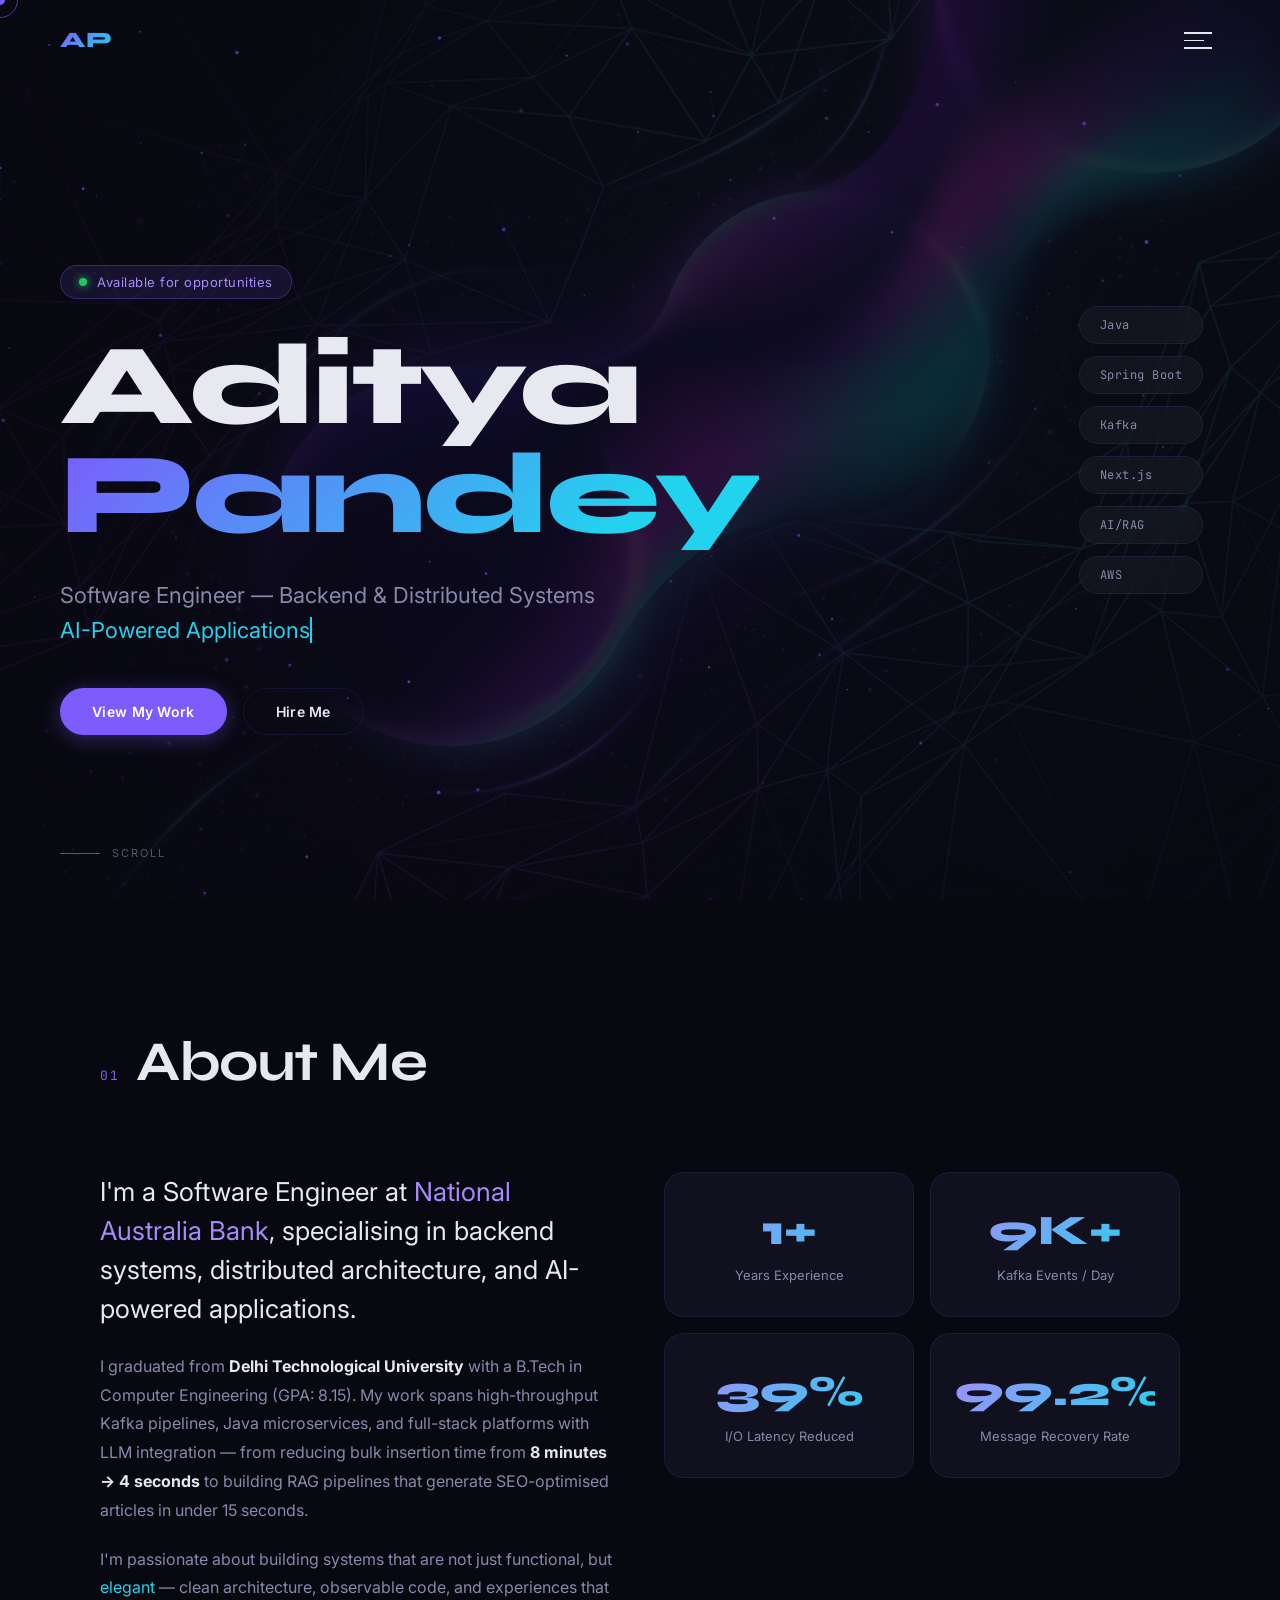
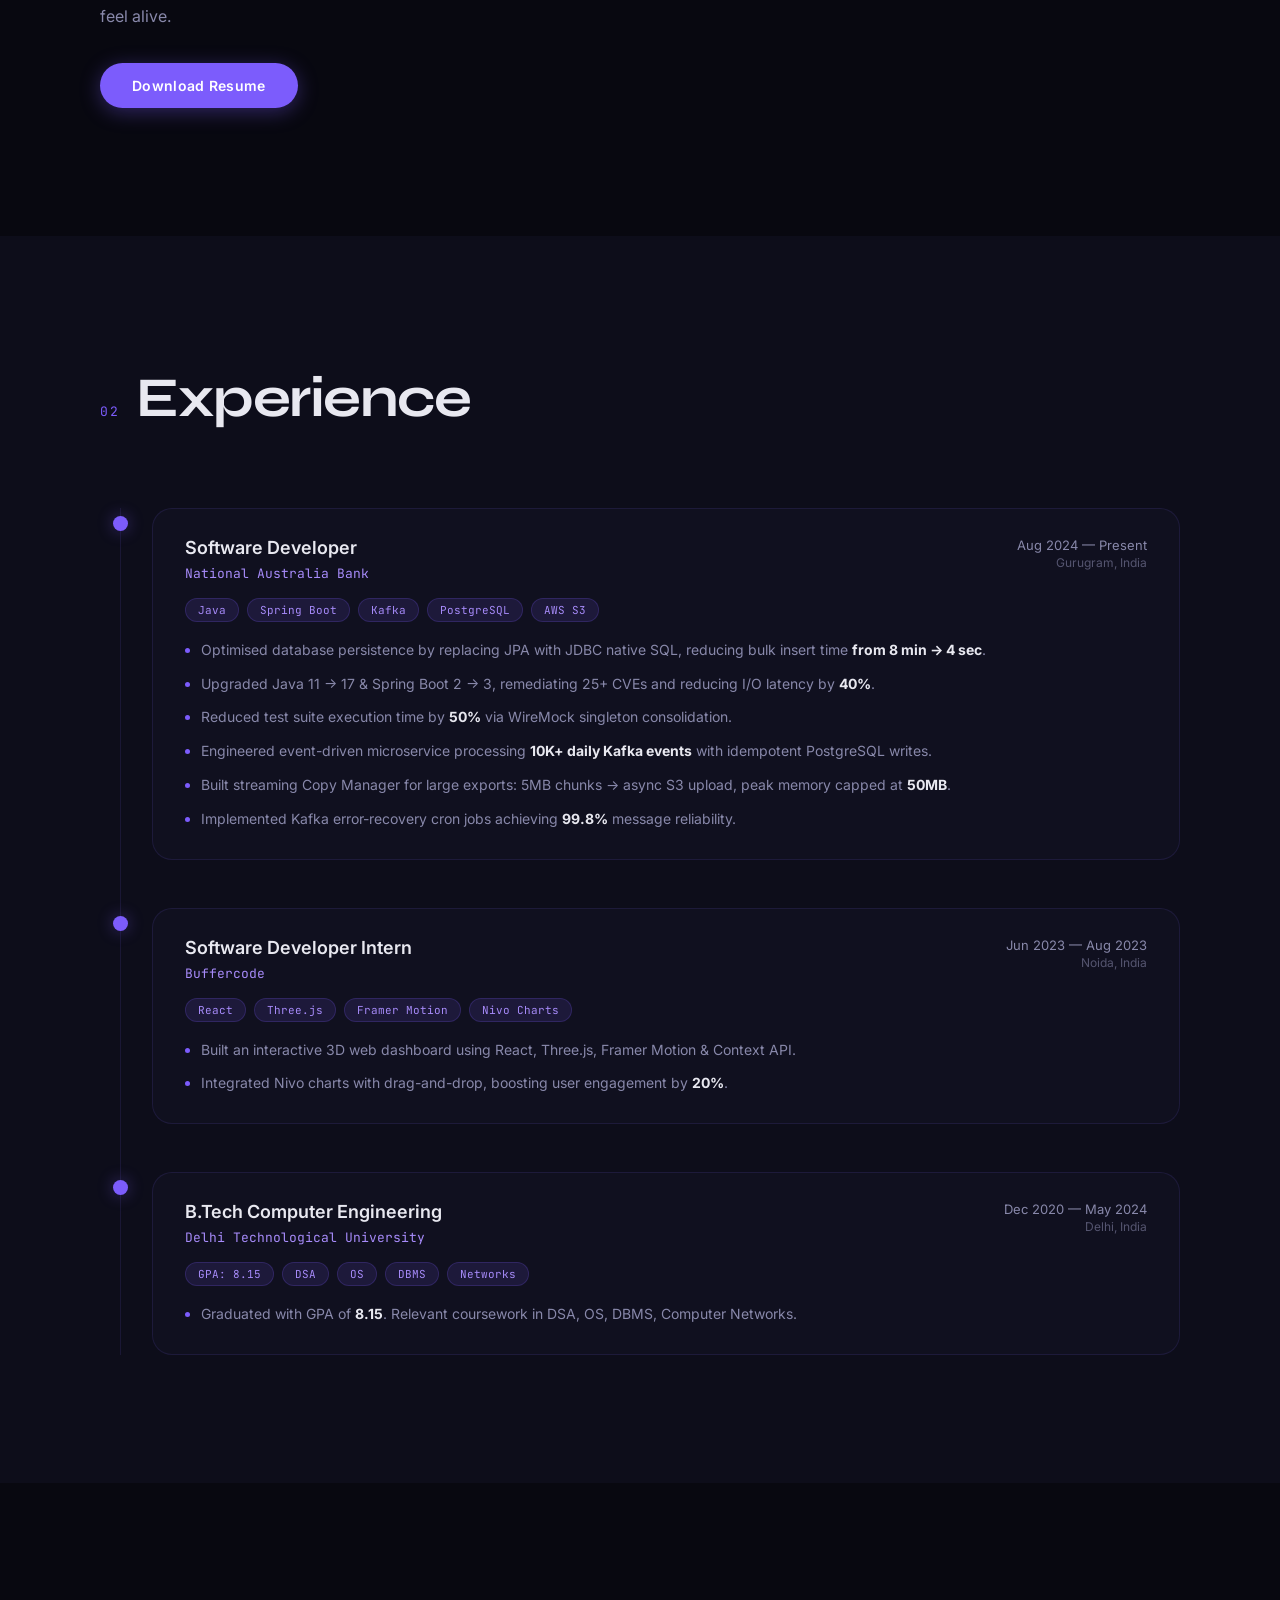
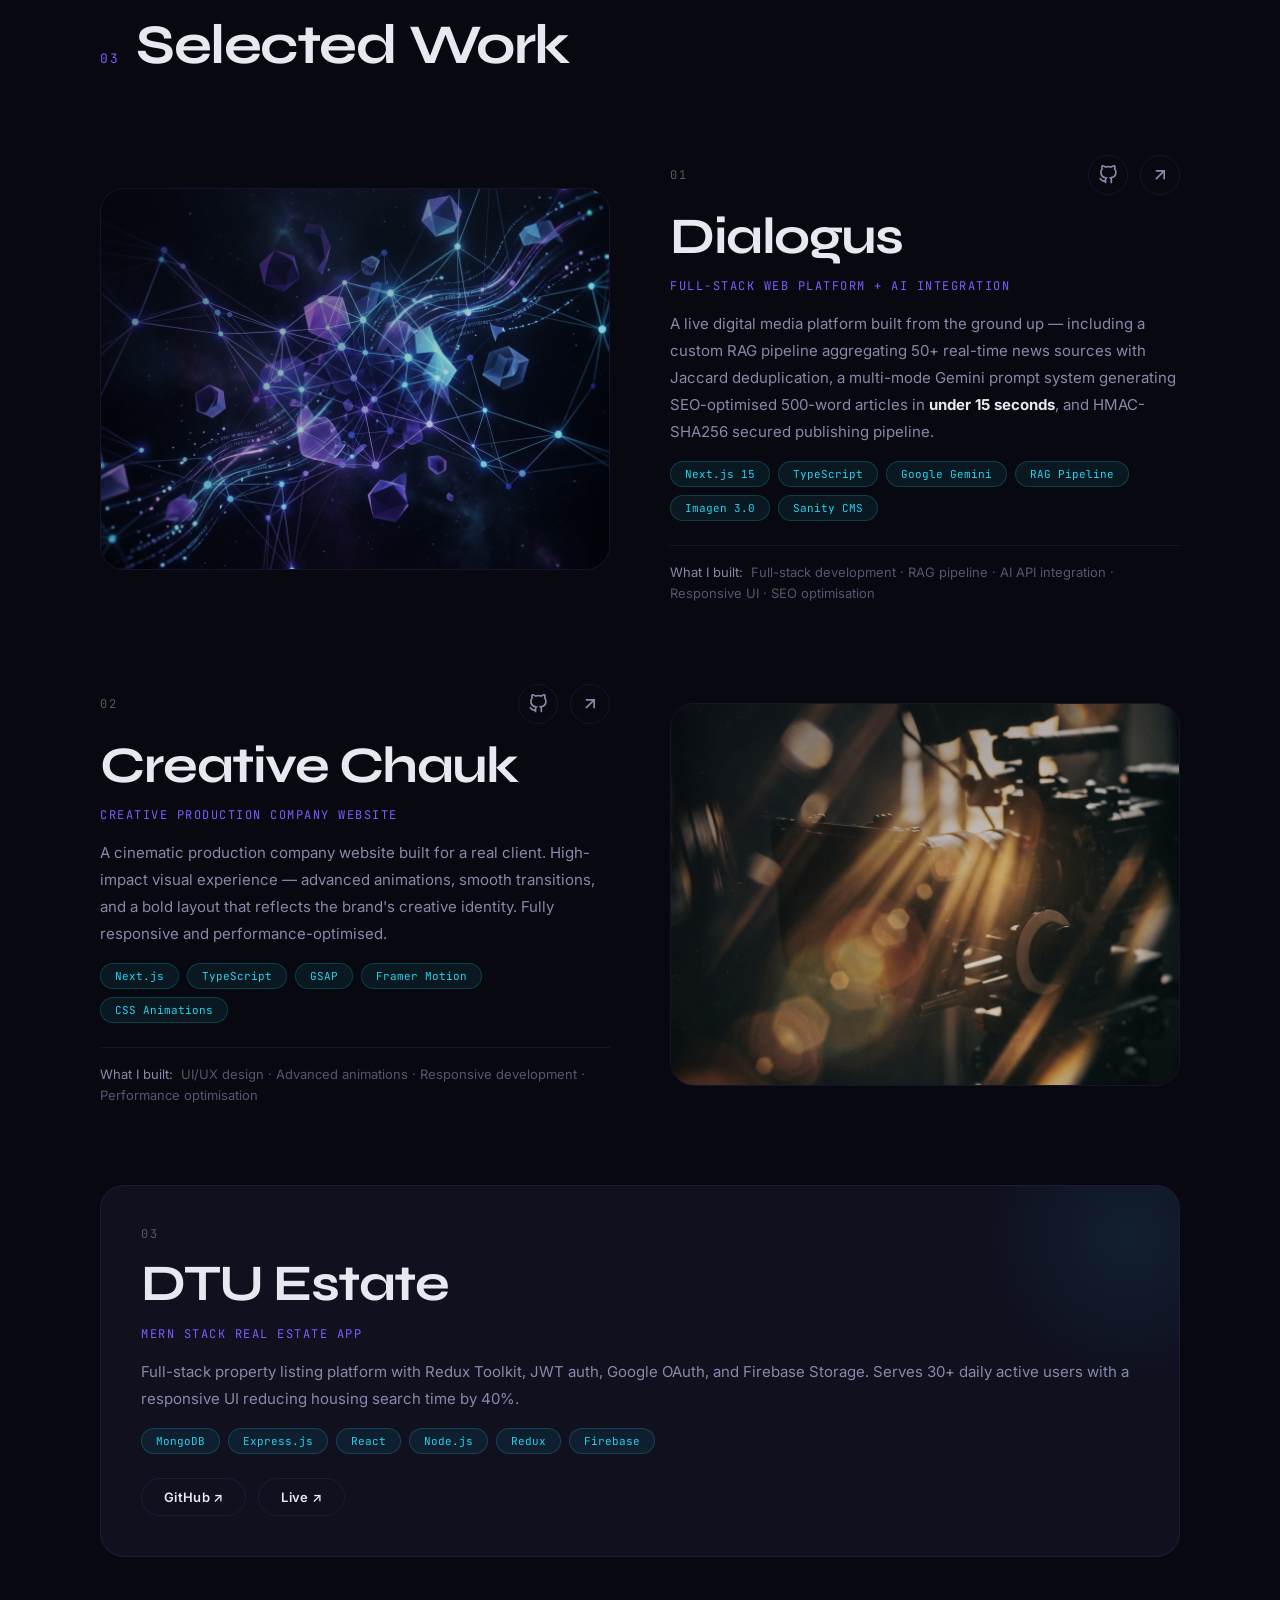
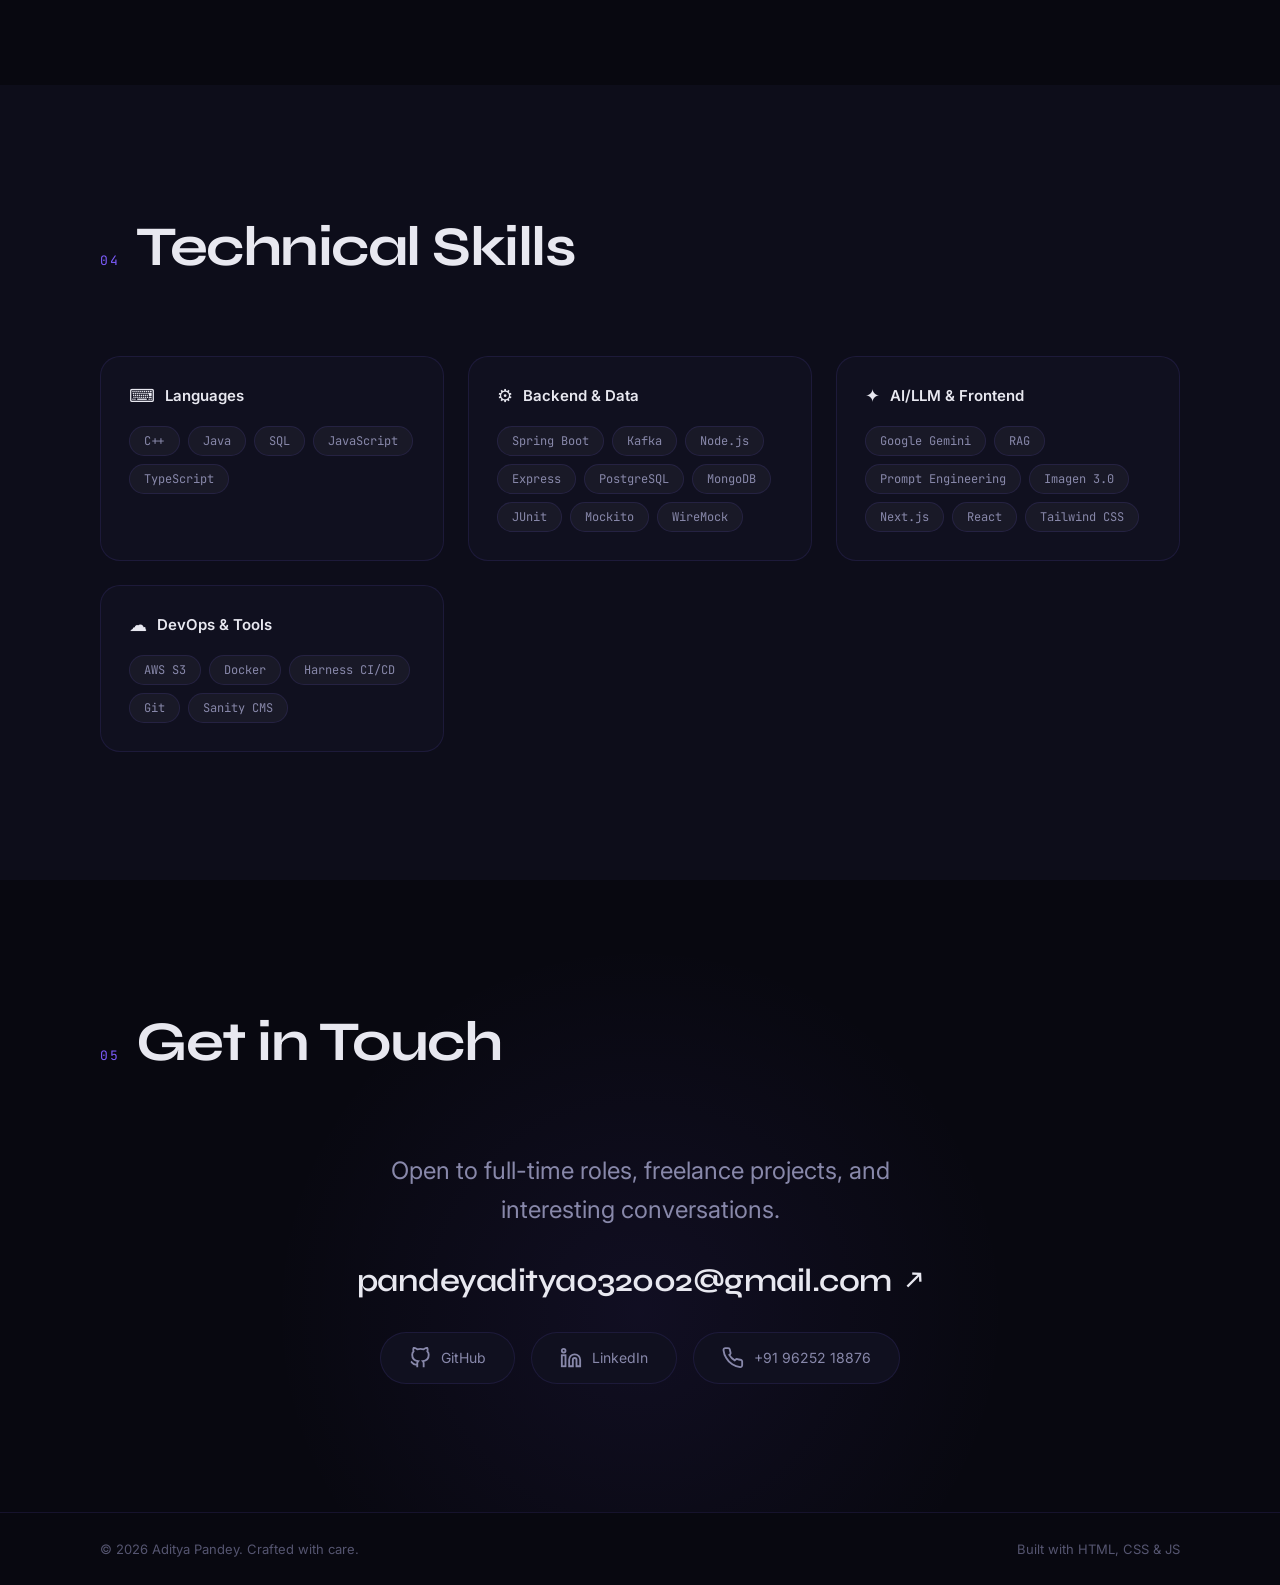
==== index.html @ e37ea544 "Initial commit: Aditya Pandey portfolio" ====
<!doctype html>
<html lang="en">
<head>
  <meta charset="UTF-8">
  <meta name="viewport" content="width=device-width, initial-scale=1.0">
  <meta http-equiv="X-UA-Compatible" content="ie=edge">
  <title>Aditya Pandey — Software Engineer & Creative Developer</title>
  <meta name="description" content="Aditya Pandey is a Software Engineer specialising in backend systems, distributed architecture, and AI-powered applications. Currently at National Australia Bank.">
  <meta name="keywords" content="Aditya Pandey, Software Engineer, Backend Developer, Java, Spring Boot, Kafka, AI, Next.js, Portfolio">
  <meta property="og:title" content="Aditya Pandey — Software Engineer & Creative Developer">
  <meta property="og:description" content="Backend & Distributed Systems Engineer | AI-Powered Applications | Open to full-time roles">
  <meta property="og:type" content="website">
  <link rel="preconnect" href="https://fonts.googleapis.com">
  <link rel="preconnect" href="https://fonts.gstatic.com" crossorigin>
  <link href="https://fonts.googleapis.com/css2?family=Inter:wght@300;400;500;600;700;800;900&family=JetBrains+Mono:wght@400;500;700&family=Syne:wght@400;500;600;700;800&display=swap" rel="stylesheet">
  <link rel="stylesheet" href="style.css">
</head>
<body>

  <!-- ==================== CUSTOM CURSOR ==================== -->
  <div class="cursor" id="cursor"></div>
  <div class="cursor-follower" id="cursor-follower"></div>

  <!-- ==================== LOADER ==================== -->
  <div class="loader" id="loader">
    <div class="loader__inner">
      <div class="loader__bar-wrap">
        <div class="loader__bar" id="loader-bar"></div>
      </div>
      <span class="loader__name">Aditya Pandey</span>
      <span class="loader__percent" id="loader-percent">0%</span>
    </div>
  </div>

  <!-- ==================== NAVIGATION ==================== -->
  <nav class="nav" id="nav" role="navigation" aria-label="Main navigation">
    <div class="nav__logo">
      <a href="#hero" id="nav-logo-link" aria-label="Back to top">
        <span class="nav__logo-text">AP</span>
        <div class="nav__logo-glow"></div>
      </a>
    </div>
    <button class="nav__menu-btn" id="menu-btn" aria-expanded="false" aria-controls="nav-menu" aria-label="Toggle menu">
      <span class="nav__menu-lines">
        <span class="line line--1"></span>
        <span class="line line--2"></span>
        <span class="line line--3"></span>
      </span>
    </button>
    <div class="nav__menu" id="nav-menu" role="dialog" aria-modal="true">
      <div class="nav__menu-bg"></div>
      <ul class="nav__links" role="list">
        <li class="nav__item" style="--i:0"><a class="nav__link" href="#about" id="nav-about">About</a><span class="nav__link-num">01</span></li>
        <li class="nav__item" style="--i:1"><a class="nav__link" href="#experience" id="nav-experience">Experience</a><span class="nav__link-num">02</span></li>
        <li class="nav__item" style="--i:2"><a class="nav__link" href="#projects" id="nav-projects">Projects</a><span class="nav__link-num">03</span></li>
        <li class="nav__item" style="--i:3"><a class="nav__link" href="#skills" id="nav-skills">Skills</a><span class="nav__link-num">04</span></li>
        <li class="nav__item" style="--i:4"><a class="nav__link" href="#contact" id="nav-contact">Contact</a><span class="nav__link-num">05</span></li>
      </ul>
      <div class="nav__social">
        <a href="https://github.com/pandeyaditya02" target="_blank" rel="noopener" class="nav__social-link" id="social-github">GitHub</a>
        <a href="https://linkedin.com/in/aditya-pandey-dtu" target="_blank" rel="noopener" class="nav__social-link" id="social-linkedin">LinkedIn</a>
        <a href="mailto:pandeyaditya032002@gmail.com" class="nav__social-link" id="social-email">Email</a>
      </div>
    </div>
  </nav>

  <!-- ==================== HERO ==================== -->
  <section class="hero" id="hero" aria-label="Introduction">
    <div class="hero__bg">
      <img src="hero_bg.png" alt="" aria-hidden="true" class="hero__bg-img">
      <div class="hero__bg-overlay"></div>
      <canvas class="hero__canvas" id="hero-canvas" aria-hidden="true"></canvas>
    </div>

    <div class="hero__content">
      <div class="hero__tag" id="hero-tag">
        <span class="hero__tag-dot"></span>
        <span>Available for opportunities</span>
      </div>
      <h1 class="hero__title" id="hero-title">
        <span class="hero__title-line" data-reveal="0">Aditya</span>
        <span class="hero__title-line" data-reveal="1">Pandey</span>
      </h1>
      <p class="hero__subtitle" id="hero-subtitle">
        Software Engineer — Backend &amp; Distributed Systems<br>
        <span class="hero__subtitle-accent">AI-Powered Applications</span>
      </p>
      <div class="hero__cta" id="hero-cta">
        <a href="#projects" class="btn btn--primary" id="btn-work">View My Work</a>
        <a href="mailto:pandeyaditya032002@gmail.com" class="btn btn--ghost" id="btn-hire">Hire Me</a>
      </div>
    </div>

    <div class="hero__scroll" id="hero-scroll" aria-hidden="true">
      <div class="hero__scroll-line"></div>
      <span>Scroll</span>
    </div>

    <!-- Floating chips -->
    <div class="hero__chips" aria-hidden="true">
      <span class="chip chip--1">Java</span>
      <span class="chip chip--2">Spring Boot</span>
      <span class="chip chip--3">Kafka</span>
      <span class="chip chip--4">Next.js</span>
      <span class="chip chip--5">AI/RAG</span>
      <span class="chip chip--6">AWS</span>
    </div>
  </section>

  <!-- ==================== ABOUT ==================== -->
  <section class="about section" id="about" aria-labelledby="about-heading">
    <div class="container">
      <div class="section__header">
        <span class="section__num">01</span>
        <h2 class="section__title" id="about-heading">About Me</h2>
      </div>
      <div class="about__grid">
        <div class="about__text">
          <p class="about__lead">
            I'm a Software Engineer at <em>National Australia Bank</em>, specialising in backend systems, distributed architecture, and AI-powered applications.
          </p>
          <p class="about__body">
            I graduated from <strong>Delhi Technological University</strong> with a B.Tech in Computer Engineering (GPA: 8.15). My work spans high-throughput Kafka pipelines, Java microservices, and full-stack platforms with LLM integration — from reducing bulk insertion time from <strong>8 minutes → 4 seconds</strong> to building RAG pipelines that generate SEO-optimised articles in under 15 seconds.
          </p>
          <p class="about__body">
            I'm passionate about building systems that are not just functional, but <em>elegant</em> — clean architecture, observable code, and experiences that feel alive.
          </p>
          <div class="about__actions">
            <a href="Aditya_Pandey_Resume.pdf" download class="btn btn--primary" id="btn-resume">Download Resume</a>
          </div>
        </div>
        <div class="about__stats">
          <div class="stat-card" id="stat-1">
            <span class="stat-card__num">2+</span>
            <span class="stat-card__label">Years Experience</span>
          </div>
          <div class="stat-card" id="stat-2">
            <span class="stat-card__num">10K+</span>
            <span class="stat-card__label">Kafka Events / Day</span>
          </div>
          <div class="stat-card" id="stat-3">
            <span class="stat-card__num">40%</span>
            <span class="stat-card__label">I/O Latency Reduced</span>
          </div>
          <div class="stat-card" id="stat-4">
            <span class="stat-card__num">99.8%</span>
            <span class="stat-card__label">Message Recovery Rate</span>
          </div>
        </div>
      </div>
    </div>
  </section>

  <!-- ==================== EXPERIENCE ==================== -->
  <section class="experience section" id="experience" aria-labelledby="experience-heading">
    <div class="container">
      <div class="section__header">
        <span class="section__num">02</span>
        <h2 class="section__title" id="experience-heading">Experience</h2>
      </div>

      <div class="timeline">

        <div class="timeline__item" id="exp-nab">
          <div class="timeline__dot"></div>
          <div class="timeline__card">
            <div class="timeline__card-header">
              <div>
                <h3 class="timeline__role">Software Developer</h3>
                <span class="timeline__company">National Australia Bank</span>
              </div>
              <div class="timeline__meta">
                <span class="timeline__date">Aug 2024 — Present</span>
                <span class="timeline__location">Gurugram, India</span>
              </div>
            </div>
            <div class="timeline__tags">
              <span class="tag">Java</span>
              <span class="tag">Spring Boot</span>
              <span class="tag">Kafka</span>
              <span class="tag">PostgreSQL</span>
              <span class="tag">AWS S3</span>
            </div>
            <ul class="timeline__bullets">
              <li>Optimised database persistence by replacing JPA with JDBC native SQL, reducing bulk insert time <strong>from 8 min → 4 sec</strong>.</li>
              <li>Upgraded Java 11 → 17 &amp; Spring Boot 2 → 3, remediating 25+ CVEs and reducing I/O latency by <strong>40%</strong>.</li>
              <li>Reduced test suite execution time by <strong>50%</strong> via WireMock singleton consolidation.</li>
              <li>Engineered event-driven microservice processing <strong>10K+ daily Kafka events</strong> with idempotent PostgreSQL writes.</li>
              <li>Built streaming Copy Manager for large exports: 5MB chunks → async S3 upload, peak memory capped at <strong>50MB</strong>.</li>
              <li>Implemented Kafka error-recovery cron jobs achieving <strong>99.8%</strong> message reliability.</li>
            </ul>
          </div>
        </div>

        <div class="timeline__item" id="exp-buffercode">
          <div class="timeline__dot"></div>
          <div class="timeline__card">
            <div class="timeline__card-header">
              <div>
                <h3 class="timeline__role">Software Developer Intern</h3>
                <span class="timeline__company">Buffercode</span>
              </div>
              <div class="timeline__meta">
                <span class="timeline__date">Jun 2023 — Aug 2023</span>
                <span class="timeline__location">Noida, India</span>
              </div>
            </div>
            <div class="timeline__tags">
              <span class="tag">React</span>
              <span class="tag">Three.js</span>
              <span class="tag">Framer Motion</span>
              <span class="tag">Nivo Charts</span>
            </div>
            <ul class="timeline__bullets">
              <li>Built an interactive 3D web dashboard using React, Three.js, Framer Motion &amp; Context API.</li>
              <li>Integrated Nivo charts with drag-and-drop, boosting user engagement by <strong>20%</strong>.</li>
            </ul>
          </div>
        </div>

        <div class="timeline__item" id="exp-dtu">
          <div class="timeline__dot"></div>
          <div class="timeline__card">
            <div class="timeline__card-header">
              <div>
                <h3 class="timeline__role">B.Tech Computer Engineering</h3>
                <span class="timeline__company">Delhi Technological University</span>
              </div>
              <div class="timeline__meta">
                <span class="timeline__date">Dec 2020 — May 2024</span>
                <span class="timeline__location">Delhi, India</span>
              </div>
            </div>
            <div class="timeline__tags">
              <span class="tag">GPA: 8.15</span>
              <span class="tag">DSA</span>
              <span class="tag">OS</span>
              <span class="tag">DBMS</span>
              <span class="tag">Networks</span>
            </div>
            <ul class="timeline__bullets">
              <li>Graduated with GPA of <strong>8.15</strong>. Relevant coursework in DSA, OS, DBMS, Computer Networks.</li>
            </ul>
          </div>
        </div>

      </div>
    </div>
  </section>

  <!-- ==================== PROJECTS ==================== -->
  <section class="projects section" id="projects" aria-labelledby="projects-heading">
    <div class="container">
      <div class="section__header">
        <span class="section__num">03</span>
        <h2 class="section__title" id="projects-heading">Selected Work</h2>
      </div>

      <div class="projects__grid">

        <!-- Project 1: Dialogus -->
        <article class="project-card project-card--featured" id="project-dialogus" aria-label="Dialogus project">
          <div class="project-card__img-wrap">
            <img src="dialogus_project.png" alt="Dialogus — AI-Powered Digital Media Platform" class="project-card__img" loading="lazy">
            <div class="project-card__img-overlay"></div>
          </div>
          <div class="project-card__content">
            <div class="project-card__header">
              <span class="project-card__num">01</span>
              <div class="project-card__links">
                <a href="https://github.com/pandeyaditya02" target="_blank" rel="noopener" class="project-card__link" id="dialogus-github" aria-label="Dialogus GitHub">
                  <svg width="20" height="20" viewBox="0 0 24 24" fill="none" stroke="currentColor" stroke-width="2"><path d="M9 19c-5 1.5-5-2.5-7-3m14 6v-3.87a3.37 3.37 0 0 0-.94-2.61c3.14-.35 6.44-1.54 6.44-7A5.44 5.44 0 0 0 20 4.77 5.07 5.07 0 0 0 19.91 1S18.73.65 16 2.48a13.38 13.38 0 0 0-7 0C6.27.65 5.09 1 5.09 1A5.07 5.07 0 0 0 5 4.77a5.44 5.44 0 0 0-1.5 3.78c0 5.42 3.3 6.61 6.44 7A3.37 3.37 0 0 0 9 18.13V22"/></svg>
                </a>
                <a href="#" target="_blank" rel="noopener" class="project-card__link project-card__link--arrow" id="dialogus-live" aria-label="Dialogus live site">
                  <svg width="20" height="20" viewBox="0 0 24 24" fill="none" stroke="currentColor" stroke-width="2"><line x1="7" y1="17" x2="17" y2="7"/><polyline points="7 7 17 7 17 17"/></svg>
                </a>
              </div>
            </div>
            <h3 class="project-card__title">Dialogus</h3>
            <p class="project-card__type">Full-Stack Web Platform + AI Integration</p>
            <p class="project-card__desc">A live digital media platform built from the ground up — including a custom RAG pipeline aggregating 50+ real-time news sources with Jaccard deduplication, a multi-mode Gemini prompt system generating SEO-optimised 500-word articles in <strong>under 15 seconds</strong>, and HMAC-SHA256 secured publishing pipeline.</p>
            <div class="project-card__tech">
              <span class="tech-tag">Next.js 15</span>
              <span class="tech-tag">TypeScript</span>
              <span class="tech-tag">Google Gemini</span>
              <span class="tech-tag">RAG Pipeline</span>
              <span class="tech-tag">Imagen 3.0</span>
              <span class="tech-tag">Sanity CMS</span>
            </div>
            <div class="project-card__what">
              <span class="project-card__what-label">What I built:</span>
              Full-stack development · RAG pipeline · AI API integration · Responsive UI · SEO optimisation
            </div>
          </div>
        </article>

        <!-- Project 2: Creative Chauk -->
        <article class="project-card project-card--featured project-card--reverse" id="project-creative-chauk" aria-label="Creative Chauk project">
          <div class="project-card__img-wrap">
            <img src="creative_chauk_project.png" alt="Creative Chauk — Cinematic Production Company Website" class="project-card__img" loading="lazy">
            <div class="project-card__img-overlay"></div>
          </div>
          <div class="project-card__content">
            <div class="project-card__header">
              <span class="project-card__num">02</span>
              <div class="project-card__links">
                <a href="https://github.com/pandeyaditya02" target="_blank" rel="noopener" class="project-card__link" id="cc-github" aria-label="Creative Chauk GitHub">
                  <svg width="20" height="20" viewBox="0 0 24 24" fill="none" stroke="currentColor" stroke-width="2"><path d="M9 19c-5 1.5-5-2.5-7-3m14 6v-3.87a3.37 3.37 0 0 0-.94-2.61c3.14-.35 6.44-1.54 6.44-7A5.44 5.44 0 0 0 20 4.77 5.07 5.07 0 0 0 19.91 1S18.73.65 16 2.48a13.38 13.38 0 0 0-7 0C6.27.65 5.09 1 5.09 1A5.07 5.07 0 0 0 5 4.77a5.44 5.44 0 0 0-1.5 3.78c0 5.42 3.3 6.61 6.44 7A3.37 3.37 0 0 0 9 18.13V22"/></svg>
                </a>
                <a href="#" target="_blank" rel="noopener" class="project-card__link project-card__link--arrow" id="cc-live" aria-label="Creative Chauk live site">
                  <svg width="20" height="20" viewBox="0 0 24 24" fill="none" stroke="currentColor" stroke-width="2"><line x1="7" y1="17" x2="17" y2="7"/><polyline points="7 7 17 7 17 17"/></svg>
                </a>
              </div>
            </div>
            <h3 class="project-card__title">Creative Chauk</h3>
            <p class="project-card__type">Creative Production Company Website</p>
            <p class="project-card__desc">A cinematic production company website built for a real client. High-impact visual experience — advanced animations, smooth transitions, and a bold layout that reflects the brand's creative identity. Fully responsive and performance-optimised.</p>
            <div class="project-card__tech">
              <span class="tech-tag">Next.js</span>
              <span class="tech-tag">TypeScript</span>
              <span class="tech-tag">GSAP</span>
              <span class="tech-tag">Framer Motion</span>
              <span class="tech-tag">CSS Animations</span>
            </div>
            <div class="project-card__what">
              <span class="project-card__what-label">What I built:</span>
              UI/UX design · Advanced animations · Responsive development · Performance optimisation
            </div>
          </div>
        </article>

        <!-- Project 3: DTU Estate -->
        <article class="project-card project-card--mini" id="project-dtu-estate" aria-label="DTU Estate project">
          <div class="project-card__mini-content">
            <span class="project-card__num">03</span>
            <h3 class="project-card__title">DTU Estate</h3>
            <p class="project-card__type">MERN Stack Real Estate App</p>
            <p class="project-card__desc">Full-stack property listing platform with Redux Toolkit, JWT auth, Google OAuth, and Firebase Storage. Serves 30+ daily active users with a responsive UI reducing housing search time by 40%.</p>
            <div class="project-card__tech">
              <span class="tech-tag">MongoDB</span>
              <span class="tech-tag">Express.js</span>
              <span class="tech-tag">React</span>
              <span class="tech-tag">Node.js</span>
              <span class="tech-tag">Redux</span>
              <span class="tech-tag">Firebase</span>
            </div>
            <div class="project-card__links project-card__links--bottom">
              <a href="https://github.com/pandeyaditya02" target="_blank" rel="noopener" class="btn btn--ghost btn--sm" id="dtu-github">GitHub ↗</a>
              <a href="#" target="_blank" rel="noopener" class="btn btn--ghost btn--sm" id="dtu-live">Live ↗</a>
            </div>
          </div>
        </article>

      </div>
    </div>
  </section>

  <!-- ==================== SKILLS ==================== -->
  <section class="skills section" id="skills" aria-labelledby="skills-heading">
    <div class="container">
      <div class="section__header">
        <span class="section__num">04</span>
        <h2 class="section__title" id="skills-heading">Technical Skills</h2>
      </div>
      <div class="skills__grid">

        <div class="skill-group" id="skills-languages">
          <h3 class="skill-group__title">
            <span class="skill-group__icon">⌨</span>
            Languages
          </h3>
          <div class="skill-tags">
            <span class="skill-tag">C++</span>
            <span class="skill-tag">Java</span>
            <span class="skill-tag">SQL</span>
            <span class="skill-tag">JavaScript</span>
            <span class="skill-tag">TypeScript</span>
          </div>
        </div>

        <div class="skill-group" id="skills-backend">
          <h3 class="skill-group__title">
            <span class="skill-group__icon">⚙</span>
            Backend &amp; Data
          </h3>
          <div class="skill-tags">
            <span class="skill-tag">Spring Boot</span>
            <span class="skill-tag">Kafka</span>
            <span class="skill-tag">Node.js</span>
            <span class="skill-tag">Express</span>
            <span class="skill-tag">PostgreSQL</span>
            <span class="skill-tag">MongoDB</span>
            <span class="skill-tag">JUnit</span>
            <span class="skill-tag">Mockito</span>
            <span class="skill-tag">WireMock</span>
          </div>
        </div>

        <div class="skill-group" id="skills-ai">
          <h3 class="skill-group__title">
            <span class="skill-group__icon">✦</span>
            AI/LLM &amp; Frontend
          </h3>
          <div class="skill-tags">
            <span class="skill-tag">Google Gemini</span>
            <span class="skill-tag">RAG</span>
            <span class="skill-tag">Prompt Engineering</span>
            <span class="skill-tag">Imagen 3.0</span>
            <span class="skill-tag">Next.js</span>
            <span class="skill-tag">React</span>
            <span class="skill-tag">Tailwind CSS</span>
          </div>
        </div>

        <div class="skill-group" id="skills-devops">
          <h3 class="skill-group__title">
            <span class="skill-group__icon">☁</span>
            DevOps &amp; Tools
          </h3>
          <div class="skill-tags">
            <span class="skill-tag">AWS S3</span>
            <span class="skill-tag">Docker</span>
            <span class="skill-tag">Harness CI/CD</span>
            <span class="skill-tag">Git</span>
            <span class="skill-tag">Sanity CMS</span>
          </div>
        </div>

      </div>
    </div>
  </section>

  <!-- ==================== CONTACT ==================== -->
  <section class="contact section" id="contact" aria-labelledby="contact-heading">
    <div class="container">
      <div class="section__header">
        <span class="section__num">05</span>
        <h2 class="section__title" id="contact-heading">Get in Touch</h2>
      </div>
      <div class="contact__inner">
        <div class="contact__tagline">
          <p>Open to full-time roles, freelance projects, and interesting conversations.</p>
        </div>
        <a href="mailto:pandeyaditya032002@gmail.com" class="contact__email" id="contact-email-link">
          <span class="contact__email-text">pandeyaditya032002@gmail.com</span>
          <span class="contact__email-arrow">↗</span>
        </a>
        <div class="contact__socials">
          <a href="https://github.com/pandeyaditya02" target="_blank" rel="noopener" class="contact__social-btn" id="contact-github">
            <svg width="22" height="22" viewBox="0 0 24 24" fill="none" stroke="currentColor" stroke-width="2"><path d="M9 19c-5 1.5-5-2.5-7-3m14 6v-3.87a3.37 3.37 0 0 0-.94-2.61c3.14-.35 6.44-1.54 6.44-7A5.44 5.44 0 0 0 20 4.77 5.07 5.07 0 0 0 19.91 1S18.73.65 16 2.48a13.38 13.38 0 0 0-7 0C6.27.65 5.09 1 5.09 1A5.07 5.07 0 0 0 5 4.77a5.44 5.44 0 0 0-1.5 3.78c0 5.42 3.3 6.61 6.44 7A3.37 3.37 0 0 0 9 18.13V22"/></svg>
            GitHub
          </a>
          <a href="https://linkedin.com/in/aditya-pandey-dtu" target="_blank" rel="noopener" class="contact__social-btn" id="contact-linkedin">
            <svg width="22" height="22" viewBox="0 0 24 24" fill="none" stroke="currentColor" stroke-width="2"><path d="M16 8a6 6 0 0 1 6 6v7h-4v-7a2 2 0 0 0-2-2 2 2 0 0 0-2 2v7h-4v-7a6 6 0 0 1 6-6z"/><rect x="2" y="9" width="4" height="12"/><circle cx="4" cy="4" r="2"/></svg>
            LinkedIn
          </a>
          <a href="tel:+919625218876" class="contact__social-btn" id="contact-phone">
            <svg width="22" height="22" viewBox="0 0 24 24" fill="none" stroke="currentColor" stroke-width="2"><path d="M22 16.92v3a2 2 0 0 1-2.18 2 19.79 19.79 0 0 1-8.63-3.07A19.5 19.5 0 0 1 4.69 12a19.79 19.79 0 0 1-3.07-8.67A2 2 0 0 1 3.6 1.27h3a2 2 0 0 1 2 1.72 12.84 12.84 0 0 0 .7 2.81 2 2 0 0 1-.45 2.11L7.91 8.6a16 16 0 0 0 6 6l.91-.91a2 2 0 0 1 2.11-.45 12.84 12.84 0 0 0 2.81.7A2 2 0 0 1 22 15.92z"/></svg>
            +91 96252 18876
          </a>
        </div>
      </div>
    </div>
  </section>

  <!-- ==================== FOOTER ==================== -->
  <footer class="footer" role="contentinfo">
    <div class="container">
      <div class="footer__inner">
        <span class="footer__copy">© 2026 Aditya Pandey. Crafted with care.</span>
        <span class="footer__built">Built with HTML, CSS &amp; JS</span>
      </div>
    </div>
  </footer>

  <script src="script.js"></script>
</body>
</html>
---- style.css ----
/* ============================================================
   ADITYA PANDEY PORTFOLIO — style.css
   ============================================================ */

/* ─── RESET & BASE ─────────────────────────────────────────── */
*, *::before, *::after { box-sizing: border-box; margin: 0; padding: 0; }

:root {
  /* Colors */
  --bg:           #080810;
  --bg-2:         #0d0d1a;
  --bg-card:      #10101f;
  --bg-card-2:    #14142a;
  --border:       rgba(120, 100, 255, 0.12);
  --border-hover: rgba(120, 100, 255, 0.35);
  --text:         #e8e8f0;
  --text-muted:   #8888aa;
  --text-dim:     #555570;
  --accent:       #7c5cfc;
  --accent-2:     #a78bfa;
  --accent-cyan:  #22d3ee;
  --accent-glow:  rgba(124, 92, 252, 0.4);
  --gold:         #f59e0b;

  /* Typography */
  --font-sans:    'Inter', system-ui, sans-serif;
  --font-display: 'Syne', sans-serif;
  --font-mono:    'JetBrains Mono', monospace;

  /* Spacing */
  --section-py:   clamp(80px, 10vw, 140px);
  --container:    1200px;
  --gap:          clamp(24px, 4vw, 48px);

  /* Transitions */
  --ease-out:     cubic-bezier(0.16, 1, 0.3, 1);
  --ease-in-out:  cubic-bezier(0.76, 0, 0.24, 1);
}

html { scroll-behavior: smooth; }

body {
  font-family: var(--font-sans);
  background: var(--bg);
  color: var(--text);
  overflow-x: hidden;
  -webkit-font-smoothing: antialiased;
  cursor: none;
}

/* Scrollbar */
::-webkit-scrollbar { width: 4px; }
::-webkit-scrollbar-track { background: var(--bg); }
::-webkit-scrollbar-thumb { background: var(--accent); border-radius: 2px; }

/* Selection */
::selection { background: var(--accent); color: #fff; }

/* ─── CUSTOM CURSOR ─────────────────────────────────────────── */
.cursor {
  width: 10px; height: 10px;
  background: var(--accent);
  border-radius: 50%;
  position: fixed; top: 0; left: 0;
  z-index: 9999; pointer-events: none;
  transform: translate(-50%, -50%);
  transition: transform 0.1s, width 0.2s var(--ease-out), height 0.2s var(--ease-out), background 0.2s;
  mix-blend-mode: normal;
}
.cursor-follower {
  width: 36px; height: 36px;
  border: 1.5px solid var(--accent);
  border-radius: 50%;
  position: fixed; top: 0; left: 0;
  z-index: 9998; pointer-events: none;
  transform: translate(-50%, -50%);
  transition: transform 0.18s var(--ease-out), width 0.25s var(--ease-out), height 0.25s var(--ease-out), border-color 0.2s, opacity 0.2s;
  opacity: 0.6;
}
body.cursor-hover .cursor { width: 18px; height: 18px; background: var(--accent-cyan); }
body.cursor-hover .cursor-follower { width: 56px; height: 56px; border-color: var(--accent-cyan); opacity: 0.3; }
body.cursor-text .cursor { width: 4px; height: 28px; border-radius: 2px; background: var(--accent); }
body.cursor-text .cursor-follower { opacity: 0; }

/* ─── LOADER ─────────────────────────────────────────────────── */
.loader {
  position: fixed; inset: 0;
  background: var(--bg);
  z-index: 10000;
  display: flex; align-items: center; justify-content: center;
  transition: opacity 0.6s var(--ease-out), visibility 0.6s;
}
.loader.hidden { opacity: 0; visibility: hidden; pointer-events: none; }
.loader__inner {
  text-align: center; display: flex; flex-direction: column; align-items: center; gap: 20px;
}
.loader__name {
  font-family: var(--font-display);
  font-size: clamp(28px, 5vw, 48px);
  font-weight: 800;
  background: linear-gradient(135deg, var(--accent) 0%, var(--accent-cyan) 100%);
  -webkit-background-clip: text; -webkit-text-fill-color: transparent; background-clip: text;
  letter-spacing: -1px;
}
.loader__bar-wrap {
  width: 200px; height: 2px;
  background: var(--bg-card-2); border-radius: 2px; overflow: hidden;
}
.loader__bar {
  height: 100%; width: 0%;
  background: linear-gradient(90deg, var(--accent), var(--accent-cyan));
  border-radius: 2px;
  transition: width 0.05s linear;
}
.loader__percent {
  font-family: var(--font-mono);
  font-size: 12px; color: var(--text-muted);
}

/* ─── LAYOUT ─────────────────────────────────────────────────── */
.container {
  max-width: var(--container);
  margin: 0 auto;
  padding: 0 clamp(20px, 5vw, 60px);
}
.section { padding: var(--section-py) 0; }

.section__header {
  display: flex; align-items: baseline; gap: 16px;
  margin-bottom: clamp(48px, 6vw, 80px);
}
.section__num {
  font-family: var(--font-mono); font-size: 13px;
  color: var(--accent); letter-spacing: 2px;
}
.section__title {
  font-family: var(--font-display);
  font-size: clamp(32px, 5vw, 56px);
  font-weight: 700; letter-spacing: -1.5px;
  color: var(--text);
}

/* ─── NAVIGATION ─────────────────────────────────────────────── */
.nav {
  position: fixed; top: 0; left: 0; right: 0;
  z-index: 1000;
  display: flex; align-items: center; justify-content: space-between;
  padding: 24px clamp(20px, 5vw, 60px);
  transition: background 0.4s, backdrop-filter 0.4s, padding 0.3s;
}
.nav.scrolled {
  background: rgba(8, 8, 16, 0.85);
  backdrop-filter: blur(20px);
  padding-top: 16px; padding-bottom: 16px;
  border-bottom: 1px solid var(--border);
}
.nav__logo { position: relative; }
.nav__logo a { text-decoration: none; display: block; position: relative; z-index: 1; }
.nav__logo-text {
  font-family: var(--font-display); font-size: 22px; font-weight: 800;
  background: linear-gradient(135deg, var(--accent) 0%, var(--accent-cyan) 100%);
  -webkit-background-clip: text; -webkit-text-fill-color: transparent; background-clip: text;
  letter-spacing: -0.5px;
}
.nav__logo-glow {
  position: absolute; inset: -10px;
  background: radial-gradient(circle, var(--accent-glow) 0%, transparent 70%);
  opacity: 0; transition: opacity 0.3s;
  pointer-events: none;
}
.nav__logo:hover .nav__logo-glow { opacity: 1; }

.nav__menu-btn {
  background: none; border: none; cursor: none;
  padding: 8px; z-index: 1001; position: relative;
  display: flex; align-items: center; justify-content: center;
}
.nav__menu-lines { display: flex; flex-direction: column; gap: 6px; width: 28px; }
.nav__menu-lines .line {
  display: block; height: 1.5px; background: var(--text);
  transition: transform 0.4s var(--ease-out), opacity 0.3s, width 0.3s;
}
.nav__menu-lines .line--2 { width: 70%; }
.nav__menu-btn:hover .line--2 { width: 100%; }
.nav__menu-btn.active .line--1 { transform: translateY(7.5px) rotate(45deg); }
.nav__menu-btn.active .line--2 { opacity: 0; transform: scaleX(0); }
.nav__menu-btn.active .line--3 { transform: translateY(-7.5px) rotate(-45deg); }

.nav__menu {
  position: fixed; inset: 0;
  display: flex; flex-direction: column;
  align-items: center; justify-content: center;
  z-index: 999;
  pointer-events: none;
  visibility: hidden;
}
.nav__menu.open { pointer-events: all; visibility: visible; }
.nav__menu-bg {
  position: absolute; inset: 0;
  background: var(--bg-2);
  transform: scaleY(0); transform-origin: top;
  transition: transform 0.6s var(--ease-in-out);
}
.nav__menu.open .nav__menu-bg { transform: scaleY(1); }

.nav__links { list-style: none; text-align: center; position: relative; z-index: 1; }
.nav__item {
  overflow: hidden; margin: 8px 0;
  opacity: 0; transform: translateY(30px);
  transition: opacity 0.5s calc(var(--i) * 0.06s + 0.15s), transform 0.5s var(--ease-out) calc(var(--i) * 0.06s + 0.15s);
  display: flex; align-items: center; gap: 24px; justify-content: center;
}
.nav__menu.open .nav__item { opacity: 1; transform: translateY(0); }

.nav__link {
  font-family: var(--font-display); font-size: clamp(36px, 6vw, 72px);
  font-weight: 700; color: var(--text-muted); text-decoration: none;
  letter-spacing: -2px;
  transition: color 0.3s, letter-spacing 0.4s var(--ease-out);
  line-height: 1.1;
}
.nav__link:hover { color: var(--text); letter-spacing: -1px; }
.nav__link-num { font-family: var(--font-mono); font-size: 12px; color: var(--accent); }

.nav__social {
  position: absolute; bottom: 40px;
  display: flex; gap: 32px;
  z-index: 1;
  opacity: 0; transform: translateY(20px);
  transition: opacity 0.5s 0.45s, transform 0.5s var(--ease-out) 0.45s;
}
.nav__menu.open .nav__social { opacity: 1; transform: translateY(0); }
.nav__social-link {
  font-size: 13px; letter-spacing: 1px; text-transform: uppercase;
  color: var(--text-muted); text-decoration: none;
  transition: color 0.2s;
}
.nav__social-link:hover { color: var(--accent-cyan); }

/* ─── HERO ───────────────────────────────────────────────────── */
.hero {
  position: relative; min-height: 100svh;
  display: flex; align-items: center;
  overflow: hidden;
}
.hero__bg {
  position: absolute; inset: 0; z-index: 0;
}
.hero__bg-img {
  width: 100%; height: 100%;
  object-fit: cover;
  opacity: 0.35; filter: saturate(1.2);
}
.hero__bg-overlay {
  position: absolute; inset: 0;
  background: linear-gradient(135deg, rgba(8,8,16,0.9) 0%, rgba(8,8,16,0.5) 50%, rgba(8,8,16,0.75) 100%);
}
.hero__canvas {
  position: absolute; inset: 0;
  width: 100%; height: 100%;
  pointer-events: none;
}

.hero__content {
  position: relative; z-index: 1;
  padding: 0 clamp(20px, 5vw, 60px);
  max-width: 70vw;
  padding-top: 100px;
}

.hero__tag {
  display: inline-flex; align-items: center; gap: 10px;
  background: rgba(124, 92, 252, 0.12);
  border: 1px solid rgba(124, 92, 252, 0.3);
  padding: 8px 18px; border-radius: 100px;
  margin-bottom: 32px;
  font-size: 13px; letter-spacing: 0.5px; color: var(--accent-2);
  opacity: 0; transform: translateY(20px);
  animation: fadeUp 0.8s var(--ease-out) 1.2s forwards;
}
.hero__tag-dot {
  width: 8px; height: 8px; border-radius: 50%;
  background: #22c55e;
  box-shadow: 0 0 8px #22c55e;
  animation: pulse-dot 2s infinite;
}
@keyframes pulse-dot {
  0%, 100% { opacity: 1; transform: scale(1); }
  50%       { opacity: 0.6; transform: scale(0.8); }
}

.hero__title {
  font-family: var(--font-display);
  font-size: clamp(52px, 9vw, 120px);
  font-weight: 800; line-height: 0.95;
  letter-spacing: -3px;
  margin-bottom: 28px;
  white-space: nowrap;
}
.hero__title-line {
  display: block;
  opacity: 0; transform: translateY(60px);
  animation: fadeUp 1s var(--ease-out) forwards;
}
.hero__title-line[data-reveal="0"] { animation-delay: 1.4s; }
.hero__title-line[data-reveal="1"] {
  animation-delay: 1.55s;
  background: linear-gradient(135deg, var(--accent) 0%, var(--accent-cyan) 80%);
  -webkit-background-clip: text; -webkit-text-fill-color: transparent; background-clip: text;
}

.hero__subtitle {
  font-size: clamp(16px, 2.5vw, 22px); color: var(--text-muted); line-height: 1.6;
  margin-bottom: 40px;
  opacity: 0; transform: translateY(20px);
  animation: fadeUp 0.8s var(--ease-out) 1.75s forwards;
}
.hero__subtitle-accent { color: var(--accent-cyan); }

.hero__cta {
  display: flex; gap: 16px; flex-wrap: wrap;
  opacity: 0; transform: translateY(20px);
  animation: fadeUp 0.8s var(--ease-out) 1.9s forwards;
}

/* Floating chips */
.hero__chips {
  position: absolute; right: clamp(20px, 6vw, 80px); top: 50%;
  transform: translateY(-50%);
  display: flex; flex-direction: column; gap: 12px;
  z-index: 1;
}
.chip {
  display: block; padding: 10px 20px;
  background: rgba(255,255,255,0.04);
  border: 1px solid var(--border);
  border-radius: 100px;
  font-family: var(--font-mono); font-size: 12px;
  color: var(--text-muted); letter-spacing: 0.5px;
  backdrop-filter: blur(10px);
  opacity: 0;
  animation: chipIn 0.7s var(--ease-out) forwards;
  transition: color 0.2s, border-color 0.2s, background 0.2s;
}
.chip:hover { color: var(--accent-2); border-color: var(--border-hover); background: rgba(124,92,252,0.08); }
.chip--1 { animation-delay: 2.0s; }
.chip--2 { animation-delay: 2.1s; }
.chip--3 { animation-delay: 2.2s; }
.chip--4 { animation-delay: 2.3s; }
.chip--5 { animation-delay: 2.4s; }
.chip--6 { animation-delay: 2.5s; }
@keyframes chipIn {
  from { opacity: 0; transform: translateX(20px); }
  to   { opacity: 1; transform: translateX(0); }
}

.hero__scroll {
  position: absolute; bottom: 40px; left: clamp(20px, 5vw, 60px);
  display: flex; align-items: center; gap: 12px;
  font-size: 11px; letter-spacing: 2px; text-transform: uppercase;
  color: var(--text-dim);
  opacity: 0; animation: fadeUp 1s var(--ease-out) 2.6s forwards;
}
.hero__scroll-line {
  width: 40px; height: 1px; background: var(--text-dim);
  animation: scrollLine 2s var(--ease-out) infinite 3s;
}
@keyframes scrollLine {
  0%   { width: 40px; opacity: 1; }
  50%  { width: 20px; opacity: 0.4; }
  100% { width: 40px; opacity: 1; }
}

/* ─── BUTTONS ─────────────────────────────────────────────────── */
.btn {
  display: inline-flex; align-items: center; gap: 8px;
  padding: 14px 32px; border-radius: 100px;
  font-size: 14px; font-weight: 600; letter-spacing: 0.3px;
  text-decoration: none; border: none; cursor: none;
  transition: transform 0.25s var(--ease-out), box-shadow 0.25s var(--ease-out), background 0.25s;
  position: relative; overflow: hidden;
}
.btn::after {
  content: ''; position: absolute; inset: 0;
  background: linear-gradient(135deg, rgba(255,255,255,0.12), transparent);
  opacity: 0; transition: opacity 0.3s;
}
.btn:hover::after { opacity: 1; }
.btn:hover { transform: translateY(-2px); }
.btn--primary {
  background: var(--accent);
  color: #fff;
  box-shadow: 0 4px 20px rgba(124,92,252,0.35);
}
.btn--primary:hover { box-shadow: 0 8px 32px rgba(124,92,252,0.5); }
.btn--ghost {
  background: transparent;
  color: var(--text);
  border: 1.5px solid var(--border);
}
.btn--ghost:hover { border-color: var(--accent); color: var(--accent-2); }
.btn--sm { padding: 10px 22px; font-size: 13px; }

/* ─── ABOUT ───────────────────────────────────────────────────── */
.about { background: var(--bg); }
.about__grid {
  display: grid; grid-template-columns: 1fr 1fr; gap: var(--gap);
  align-items: start;
}
@media (max-width: 768px) { .about__grid { grid-template-columns: 1fr; } }
.about__lead {
  font-size: clamp(20px, 2.5vw, 26px); line-height: 1.5;
  color: var(--text); margin-bottom: 24px; font-weight: 400;
}
.about__lead em { color: var(--accent-2); font-style: normal; }
.about__body {
  font-size: 16px; color: var(--text-muted); line-height: 1.8;
  margin-bottom: 20px;
}
.about__body strong { color: var(--text); }
.about__body em { color: var(--accent-cyan); font-style: normal; }
.about__actions { margin-top: 32px; }

.about__stats {
  display: grid; grid-template-columns: 1fr 1fr; gap: 16px;
}
.stat-card {
  background: var(--bg-card);
  border: 1px solid var(--border);
  border-radius: 20px; padding: 32px 24px;
  text-align: center;
  transition: border-color 0.3s, transform 0.3s var(--ease-out), box-shadow 0.3s;
  position: relative; overflow: hidden;
}
.stat-card::before {
  content: ''; position: absolute; inset: 0;
  background: radial-gradient(circle at center, var(--accent-glow) 0%, transparent 70%);
  opacity: 0; transition: opacity 0.4s;
}
.stat-card:hover { border-color: var(--border-hover); transform: translateY(-4px); box-shadow: 0 16px 40px rgba(0,0,0,0.4); }
.stat-card:hover::before { opacity: 0.5; }
.stat-card__num {
  display: block; font-family: var(--font-display);
  font-size: clamp(28px, 4vw, 42px); font-weight: 800;
  background: linear-gradient(135deg, var(--accent-2), var(--accent-cyan));
  -webkit-background-clip: text; -webkit-text-fill-color: transparent; background-clip: text;
  margin-bottom: 8px;
}
.stat-card__label { font-size: 13px; color: var(--text-muted); line-height: 1.4; }

/* ─── EXPERIENCE ──────────────────────────────────────────────── */
.experience { background: var(--bg-2); }

.timeline { position: relative; }
.timeline::before {
  content: ''; position: absolute; left: 20px; top: 0; bottom: 0;
  width: 1px; background: var(--border);
}

.timeline__item {
  display: flex; gap: 40px;
  position: relative; padding-bottom: 48px;
}
.timeline__item:last-child { padding-bottom: 0; }

.timeline__dot {
  position: absolute; left: 13px; top: 8px;
  width: 15px; height: 15px; border-radius: 50%;
  background: var(--accent);
  box-shadow: 0 0 16px var(--accent-glow);
  flex-shrink: 0; z-index: 1;
  transition: transform 0.3s, box-shadow 0.3s;
}
.timeline__item:hover .timeline__dot {
  transform: scale(1.3);
  box-shadow: 0 0 24px var(--accent-glow);
}

.timeline__card {
  margin-left: 52px; flex: 1;
  background: var(--bg-card);
  border: 1px solid var(--border);
  border-radius: 20px; padding: 28px 32px;
  transition: border-color 0.3s, box-shadow 0.3s;
}
.timeline__card:hover { border-color: var(--border-hover); box-shadow: 0 8px 32px rgba(0,0,0,0.3); }

.timeline__card-header {
  display: flex; justify-content: space-between; align-items: flex-start;
  margin-bottom: 16px; flex-wrap: wrap; gap: 12px;
}
.timeline__role {
  font-size: 18px; font-weight: 600; color: var(--text); margin-bottom: 4px;
}
.timeline__company { font-family: var(--font-mono); font-size: 13px; color: var(--accent-2); }
.timeline__meta { text-align: right; }
.timeline__date { display: block; font-size: 13px; color: var(--text-muted); }
.timeline__location { display: block; font-size: 12px; color: var(--text-dim); margin-top: 2px; }

.timeline__tags { display: flex; flex-wrap: wrap; gap: 8px; margin-bottom: 16px; }
.tag {
  font-family: var(--font-mono); font-size: 11px;
  padding: 4px 12px; border-radius: 100px;
  background: rgba(124,92,252,0.12); color: var(--accent-2);
  border: 1px solid rgba(124,92,252,0.2);
}

.timeline__bullets { list-style: none; display: flex; flex-direction: column; gap: 10px; }
.timeline__bullets li {
  font-size: 14px; color: var(--text-muted); line-height: 1.7;
  padding-left: 16px; position: relative;
}
.timeline__bullets li::before {
  content: ''; position: absolute; left: 0; top: 10px;
  width: 5px; height: 5px; border-radius: 50%;
  background: var(--accent);
}
.timeline__bullets li strong { color: var(--text); }

/* ─── PROJECTS ────────────────────────────────────────────────── */
.projects { background: var(--bg); }
.projects__grid { display: flex; flex-direction: column; gap: 80px; }

.project-card--featured {
  display: grid; grid-template-columns: 1fr 1fr; gap: 60px;
  align-items: center;
}
.project-card--featured.project-card--reverse { direction: rtl; }
.project-card--featured.project-card--reverse > * { direction: ltr; }

@media (max-width: 900px) {
  .project-card--featured,
  .project-card--featured.project-card--reverse {
    grid-template-columns: 1fr; direction: ltr; gap: 32px;
  }
}

.project-card__img-wrap {
  border-radius: 24px; overflow: hidden;
  position: relative; aspect-ratio: 4/3;
  border: 1px solid var(--border);
}
.project-card__img {
  width: 100%; height: 100%; object-fit: cover;
  transition: transform 0.7s var(--ease-out), filter 0.4s;
  filter: saturate(0.8) brightness(0.85);
}
.project-card__img-overlay {
  position: absolute; inset: 0;
  background: linear-gradient(135deg, rgba(8,8,16,0.5) 0%, transparent 60%);
  transition: opacity 0.4s;
}
.project-card--featured:hover .project-card__img { transform: scale(1.04); filter: saturate(1) brightness(1); }
.project-card--featured:hover .project-card__img-overlay { opacity: 0.4; }

.project-card__content { display: flex; flex-direction: column; gap: 16px; }

.project-card__header {
  display: flex; align-items: center; justify-content: space-between;
}
.project-card__num {
  font-family: var(--font-mono); font-size: 12px;
  color: var(--text-dim); letter-spacing: 2px;
}
.project-card__links { display: flex; gap: 12px; }
.project-card__link {
  width: 40px; height: 40px; display: flex; align-items: center; justify-content: center;
  border-radius: 50%; border: 1px solid var(--border);
  color: var(--text-muted); text-decoration: none;
  transition: border-color 0.3s, color 0.3s, background 0.3s, transform 0.25s;
}
.project-card__link:hover { border-color: var(--accent); color: var(--accent-2); background: rgba(124,92,252,0.1); transform: scale(1.1); }
.project-card__link--arrow:hover { transform: scale(1.1) rotate(-45deg); }

.project-card__title {
  font-family: var(--font-display); font-size: clamp(32px, 4vw, 52px);
  font-weight: 700; letter-spacing: -1.5px; color: var(--text); line-height: 1;
}
.project-card__type {
  font-family: var(--font-mono); font-size: 12px;
  color: var(--accent); letter-spacing: 1.5px; text-transform: uppercase;
}
.project-card__desc {
  font-size: 15px; color: var(--text-muted); line-height: 1.8;
}
.project-card__desc strong { color: var(--text); }
.project-card__tech { display: flex; flex-wrap: wrap; gap: 8px; }
.tech-tag {
  font-family: var(--font-mono); font-size: 11px;
  padding: 5px 14px; border-radius: 100px;
  background: rgba(34, 211, 238, 0.08); color: var(--accent-cyan);
  border: 1px solid rgba(34, 211, 238, 0.2);
}
.project-card__what {
  font-size: 13px; color: var(--text-dim); line-height: 1.6;
  border-top: 1px solid var(--border); padding-top: 16px; margin-top: 8px;
}
.project-card__what-label { color: var(--text-muted); margin-right: 4px; }

/* Mini project card */
.project-card--mini {
  background: var(--bg-card);
  border: 1px solid var(--border);
  border-radius: 24px; padding: 40px;
  transition: border-color 0.3s, transform 0.3s var(--ease-out), box-shadow 0.3s;
  position: relative; overflow: hidden;
}
.project-card--mini::before {
  content: ''; position: absolute;
  width: 300px; height: 300px; border-radius: 50%;
  background: radial-gradient(circle, rgba(34,211,238,0.08) 0%, transparent 70%);
  top: -100px; right: -100px;
  transition: transform 0.5s var(--ease-out);
}
.project-card--mini:hover { border-color: var(--border-hover); transform: translateY(-6px); box-shadow: 0 24px 60px rgba(0,0,0,0.4); }
.project-card--mini:hover::before { transform: scale(1.3); }
.project-card__mini-content { display: flex; flex-direction: column; gap: 16px; }
.project-card__links--bottom { display: flex; gap: 12px; margin-top: 8px; }

/* ─── SKILLS ──────────────────────────────────────────────────── */
.skills { background: var(--bg-2); }
.skills__grid {
  display: grid; grid-template-columns: repeat(auto-fit, minmax(260px, 1fr));
  gap: 24px;
}
.skill-group {
  background: var(--bg-card);
  border: 1px solid var(--border);
  border-radius: 20px; padding: 28px;
  transition: border-color 0.3s, transform 0.3s var(--ease-out);
  position: relative; overflow: hidden;
}
.skill-group::after {
  content: ''; position: absolute;
  top: 0; left: 0; right: 0; height: 2px;
  background: linear-gradient(90deg, var(--accent), var(--accent-cyan));
  transform: scaleX(0); transform-origin: left;
  transition: transform 0.4s var(--ease-out);
}
.skill-group:hover { border-color: var(--border-hover); transform: translateY(-4px); }
.skill-group:hover::after { transform: scaleX(1); }

.skill-group__title {
  font-size: 15px; font-weight: 600; color: var(--text);
  margin-bottom: 20px; display: flex; align-items: center; gap: 10px;
}
.skill-group__icon { font-size: 18px; }
.skill-tags { display: flex; flex-wrap: wrap; gap: 8px; }
.skill-tag {
  font-family: var(--font-mono); font-size: 12px;
  padding: 6px 14px; border-radius: 100px;
  background: rgba(255,255,255,0.04); color: var(--text-muted);
  border: 1px solid var(--border);
  transition: background 0.2s, color 0.2s, border-color 0.2s;
}
.skill-tag:hover { background: rgba(124,92,252,0.12); color: var(--accent-2); border-color: rgba(124,92,252,0.3); }

/* ─── CONTACT ─────────────────────────────────────────────────── */
.contact { background: var(--bg); position: relative; overflow: hidden; }
.contact::before {
  content: '';
  position: absolute; bottom: -200px; left: 50%; transform: translateX(-50%);
  width: 800px; height: 800px; border-radius: 50%;
  background: radial-gradient(circle, rgba(124,92,252,0.08) 0%, transparent 65%);
  pointer-events: none;
}
.contact__inner { text-align: center; display: flex; flex-direction: column; align-items: center; gap: 32px; }
.contact__tagline { font-size: clamp(18px, 2.5vw, 24px); color: var(--text-muted); max-width: 500px; line-height: 1.6; }

.contact__email {
  display: inline-flex; align-items: center; gap: 12px;
  font-family: var(--font-display);
  font-size: clamp(18px, 3vw, 32px); font-weight: 600;
  color: var(--text); text-decoration: none;
  letter-spacing: -0.5px;
  position: relative;
  transition: color 0.3s;
}
.contact__email::after {
  content: ''; position: absolute;
  bottom: -4px; left: 0; right: 0; height: 2px;
  background: linear-gradient(90deg, var(--accent), var(--accent-cyan));
  transform: scaleX(0); transform-origin: left;
  transition: transform 0.4s var(--ease-out);
}
.contact__email:hover { color: var(--accent-2); }
.contact__email:hover::after { transform: scaleX(1); }
.contact__email-arrow {
  display: inline-block; font-size: 0.8em;
  transition: transform 0.3s var(--ease-out);
}
.contact__email:hover .contact__email-arrow { transform: rotate(-45deg) translate(4px, -4px); }

.contact__socials { display: flex; gap: 16px; flex-wrap: wrap; justify-content: center; }
.contact__social-btn {
  display: inline-flex; align-items: center; gap: 10px;
  padding: 14px 28px; border-radius: 100px;
  background: var(--bg-card); border: 1px solid var(--border);
  color: var(--text-muted); text-decoration: none; font-size: 14px;
  transition: border-color 0.3s, color 0.3s, background 0.3s, transform 0.25s var(--ease-out);
}
.contact__social-btn:hover {
  border-color: var(--accent); color: var(--accent-2);
  background: rgba(124,92,252,0.1); transform: translateY(-2px);
}

/* ─── FOOTER ──────────────────────────────────────────────────── */
.footer {
  border-top: 1px solid var(--border);
  padding: 28px 0;
  background: var(--bg);
}
.footer__inner {
  display: flex; justify-content: space-between; align-items: center;
  flex-wrap: wrap; gap: 12px;
}
.footer__copy, .footer__built {
  font-size: 13px; color: var(--text-dim);
}

/* ─── REVEAL ANIMATIONS ───────────────────────────────────────── */
@keyframes fadeUp {
  from { opacity: 0; transform: translateY(40px); }
  to   { opacity: 1; transform: translateY(0); }
}

.reveal {
  opacity: 0; transform: translateY(40px);
  transition: opacity 0.8s var(--ease-out), transform 0.8s var(--ease-out);
}
.reveal.visible { opacity: 1; transform: translateY(0); }
.reveal-delay-1 { transition-delay: 0.1s; }
.reveal-delay-2 { transition-delay: 0.2s; }
.reveal-delay-3 { transition-delay: 0.3s; }
.reveal-delay-4 { transition-delay: 0.4s; }

/* ─── RESPONSIVE ──────────────────────────────────────────────── */
@media (max-width: 768px) {
  .hero__chips { display: none; }
  .hero__content { max-width: 100%; }
  .hero__title { font-size: clamp(44px, 12vw, 80px); letter-spacing: -2px; white-space: normal; }
  .timeline::before { left: 12px; }
  .timeline__dot { left: 5px; }
  .timeline__card { margin-left: 36px; padding: 20px; }
  .timeline__card-header { flex-direction: column; }
  .timeline__meta { text-align: left; }
  .about__stats { grid-template-columns: 1fr 1fr; }
  .nav__social { display: none; }
  .footer__inner { justify-content: center; text-align: center; }
}

@media (max-width: 480px) {
  .hero__cta { flex-direction: column; }
  .btn { width: 100%; justify-content: center; }
  .about__stats { grid-template-columns: 1fr; }
}
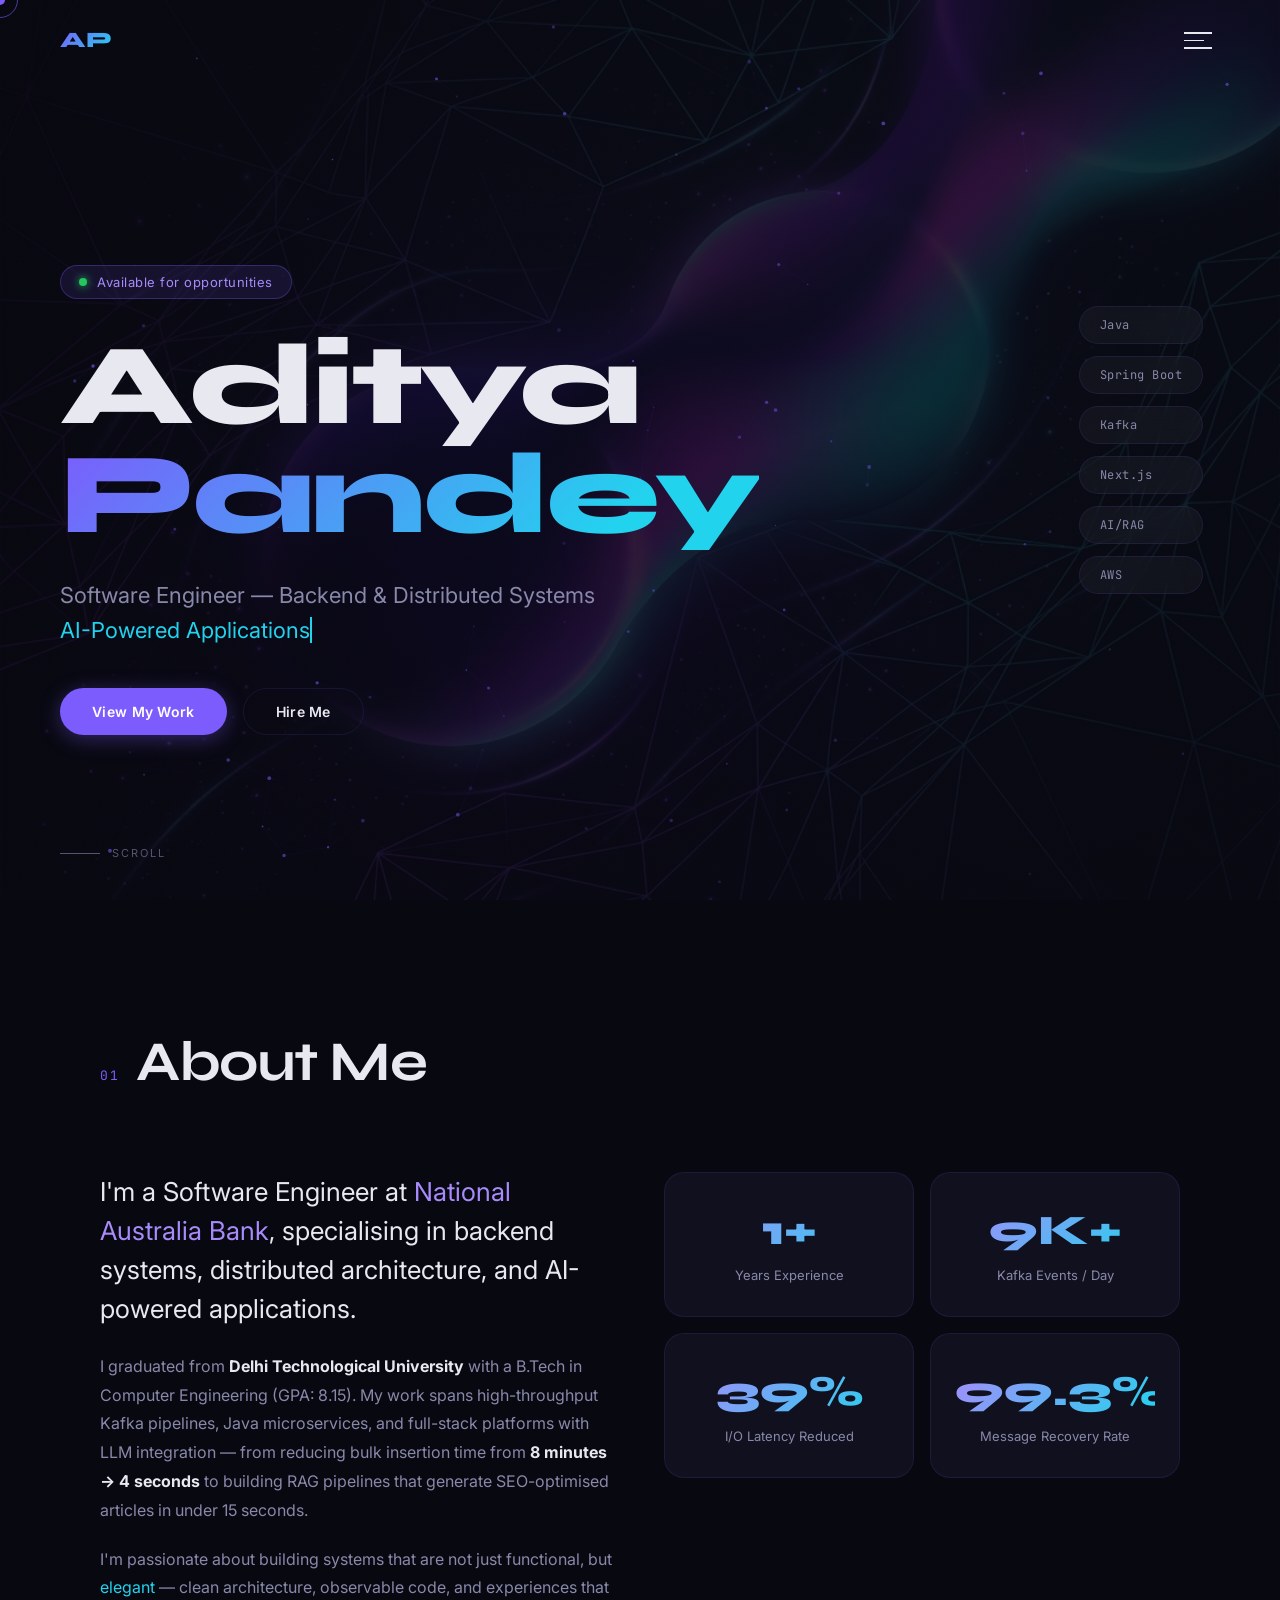
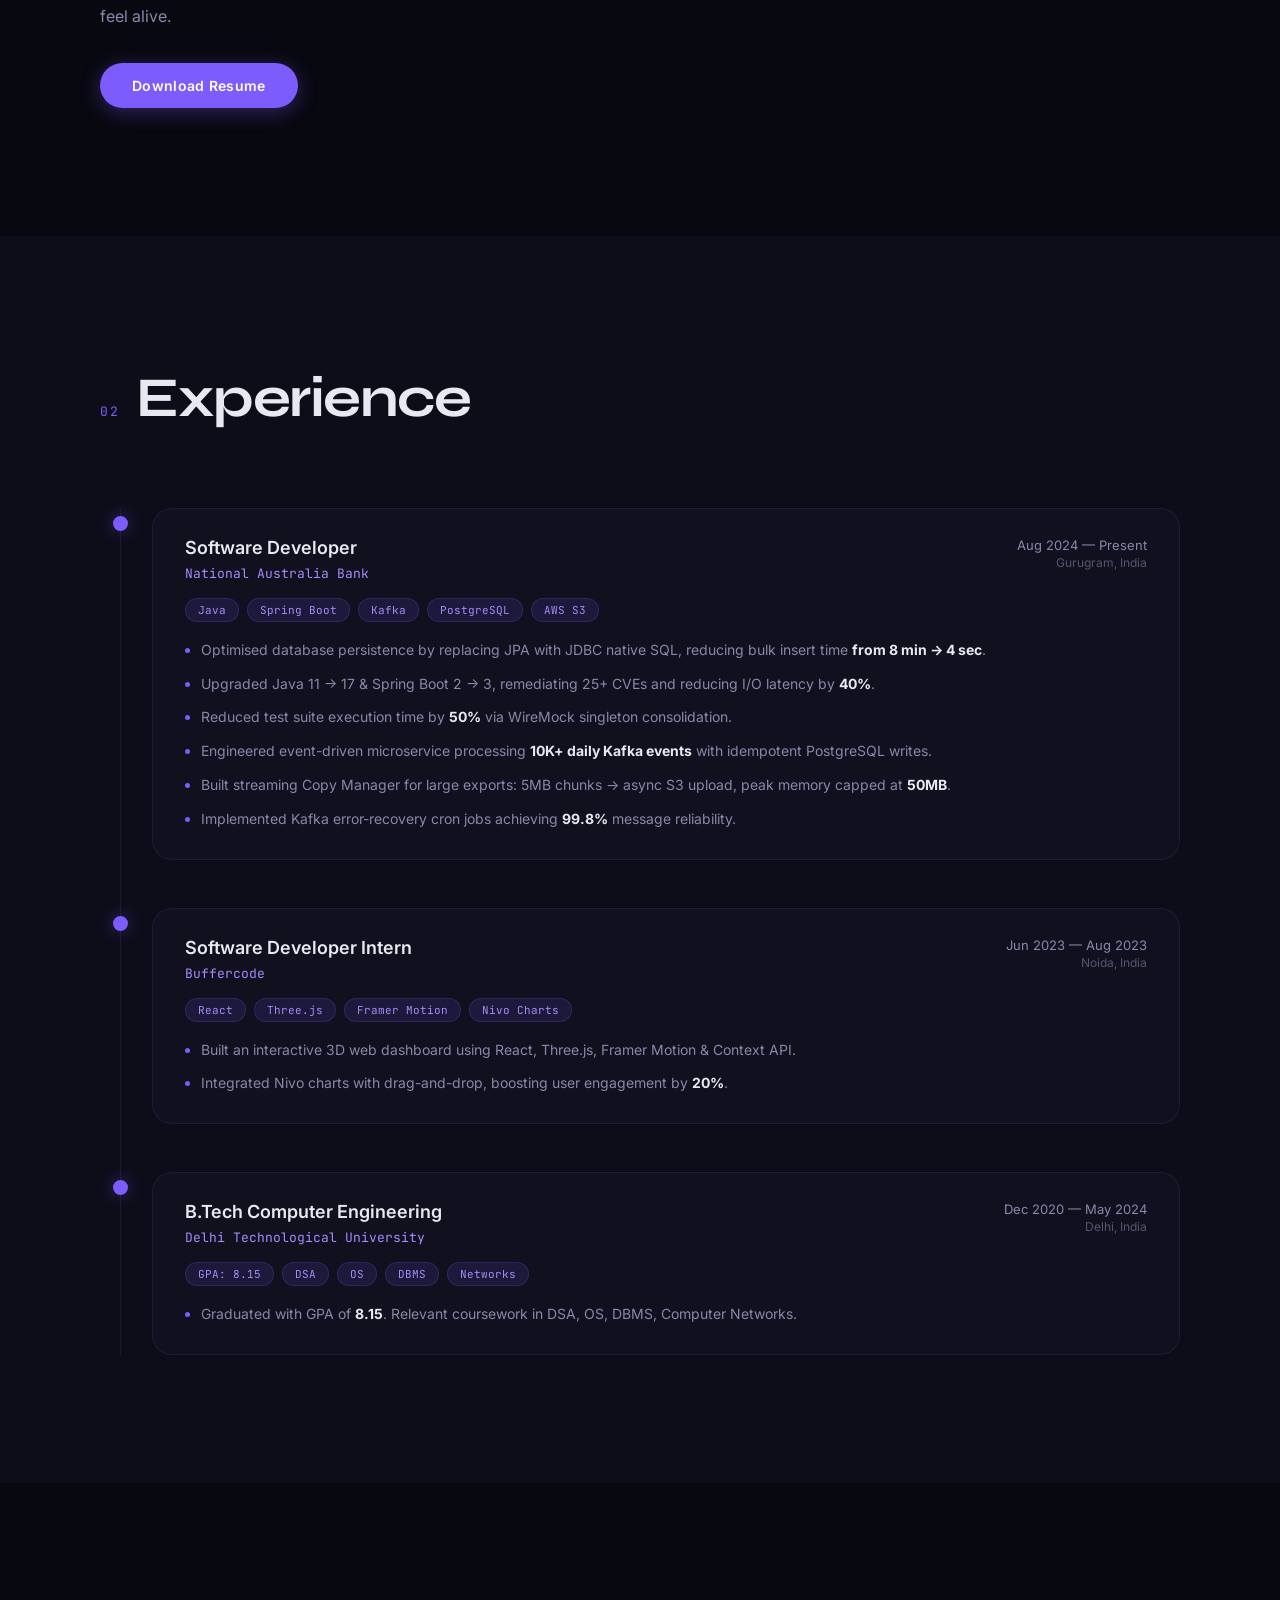
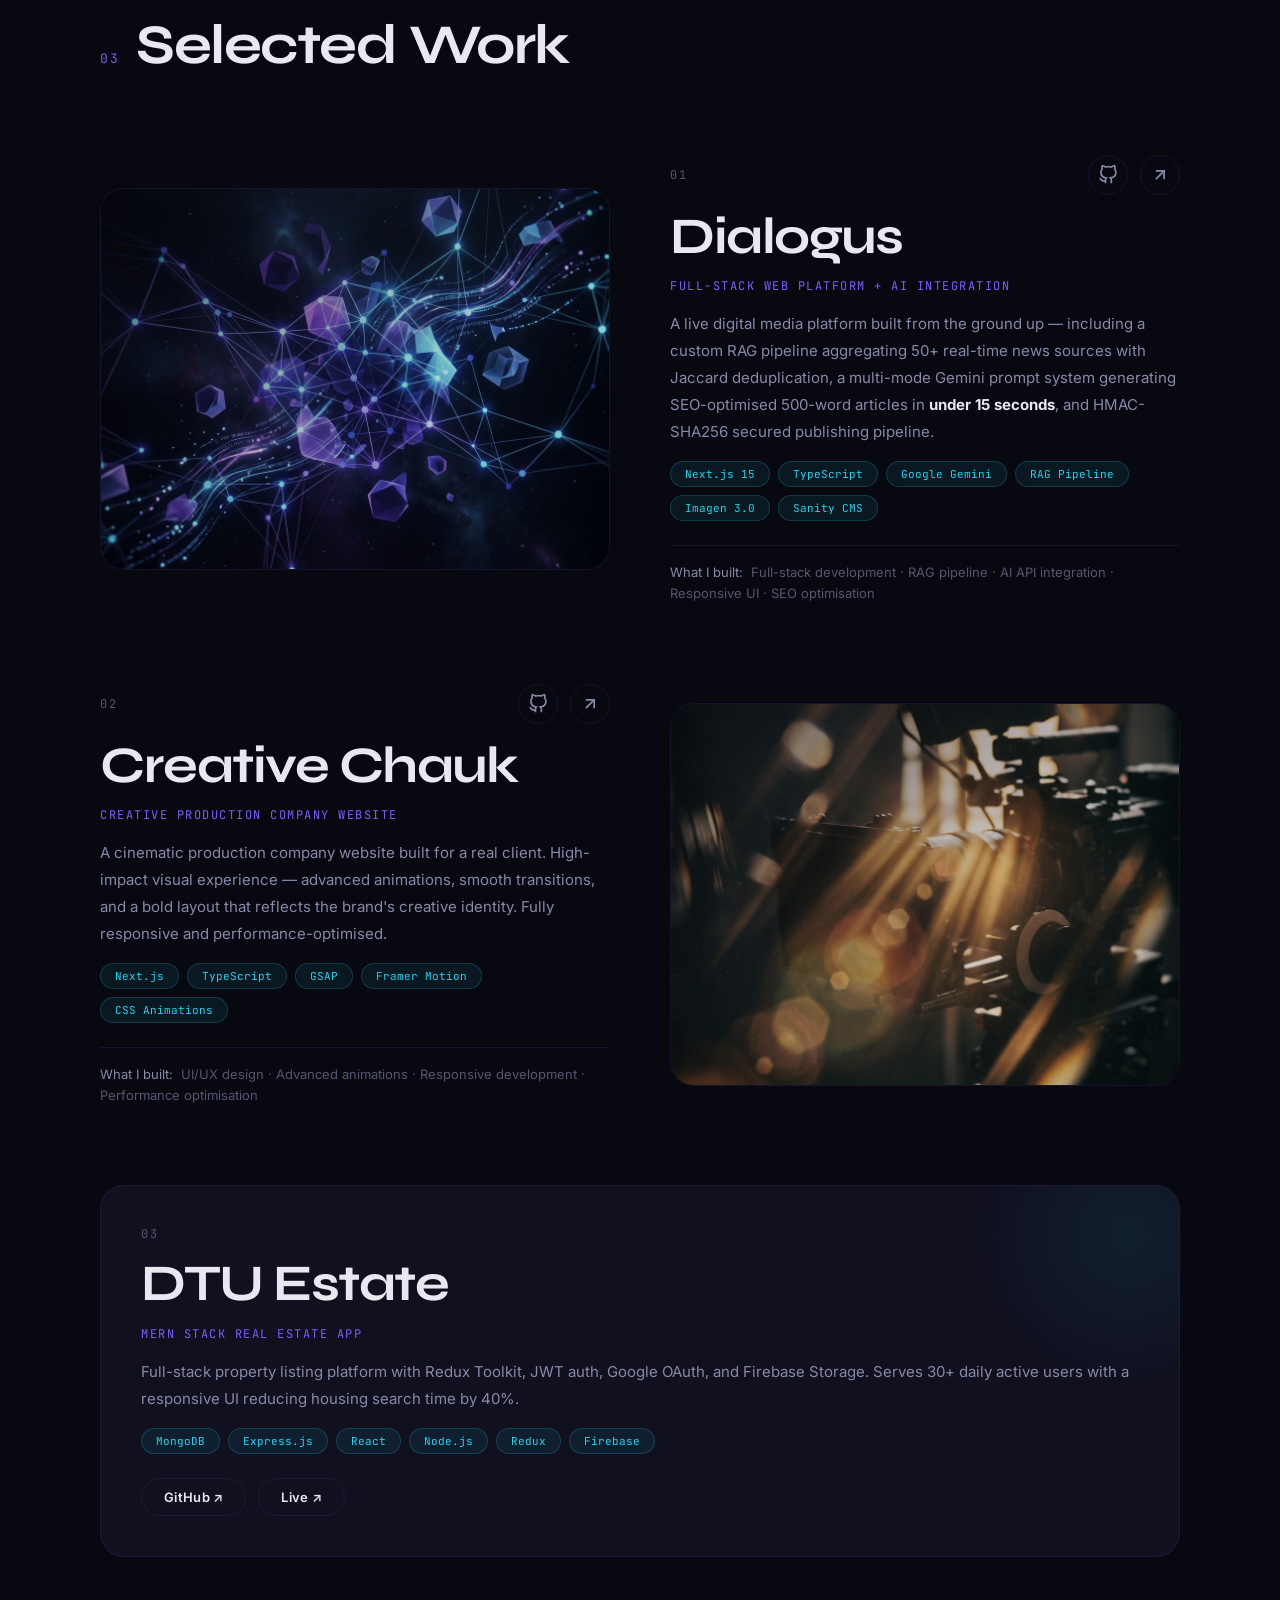
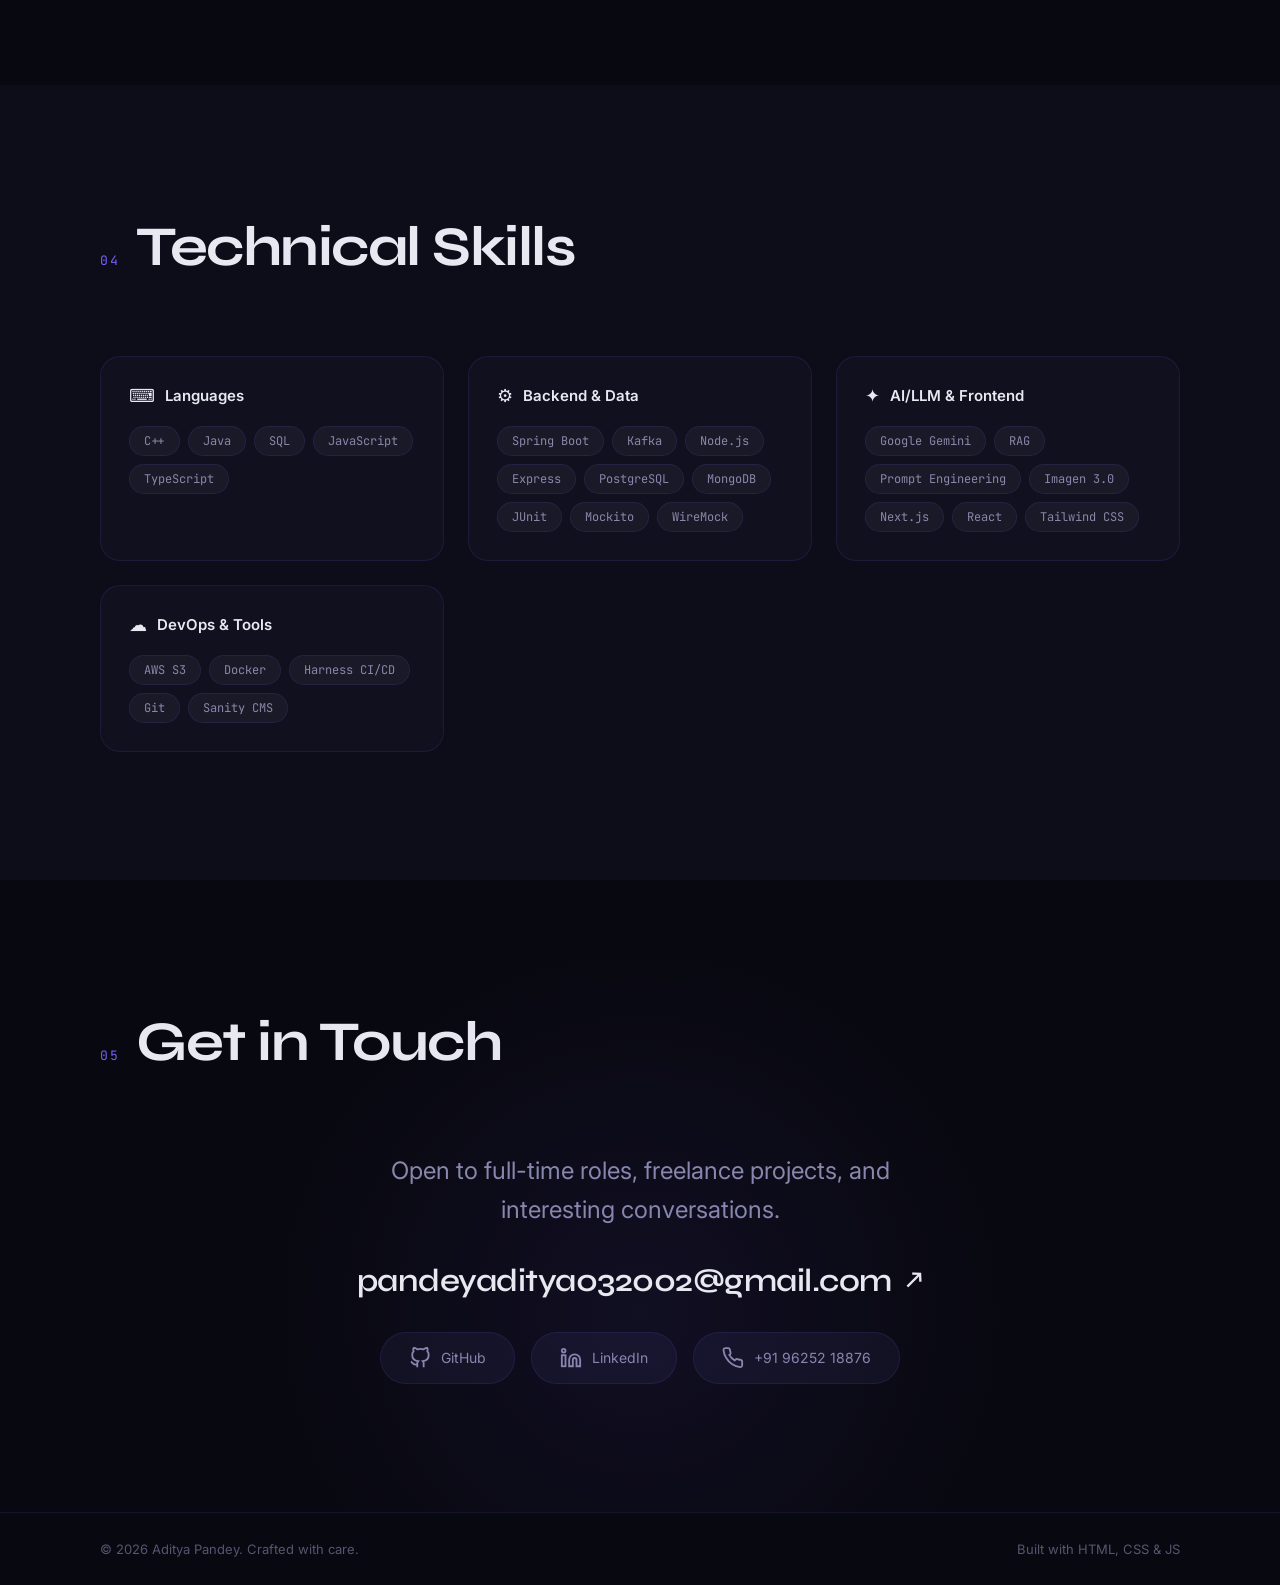
==== commit fb841842: "feat: scroll-driven animations via CSS animation-timeline" ====
--- a/index.html
+++ b/index.html
@@ -34,6 +34,7 @@
 
   <!-- ==================== NAVIGATION ==================== -->
   <nav class="nav" id="nav" role="navigation" aria-label="Main navigation">
+    <div class="nav__progress" aria-hidden="true"></div>
     <div class="nav__logo">
       <a href="#hero" id="nav-logo-link" aria-label="Back to top">
         <span class="nav__logo-text">AP</span>
--- a/style.css
+++ b/style.css
@@ -754,3 +754,189 @@
   .btn { width: 100%; justify-content: center; }
   .about__stats { grid-template-columns: 1fr; }
 }
+
+/* ═══════════════════════════════════════════════════════════════
+   SCROLL-DRIVEN ANIMATIONS
+   ─ animation-timeline: view()  → scrubs with element viewport pos
+   ─ animation-timeline: scroll() → scrubs with page scroll pos
+   ─ Both reverse on scroll-up automatically (no JS needed)
+   ─ Fallback: JS IntersectionObserver runs in non-supporting browsers
+═══════════════════════════════════════════════════════════════ */
+
+/* ── Nav scroll-progress bar (base styles) ──────────────────── */
+.nav__progress {
+  position: absolute;
+  bottom: 0; left: 0;
+  width: 100%; height: 2px;
+  background: linear-gradient(90deg, var(--accent), var(--accent-cyan));
+  transform-origin: left center;
+  scale: 0 1;                      /* hidden by default */
+  pointer-events: none;
+}
+
+/* ── Keyframes ──────────────────────────────────────────────── */
+
+/* Generic up-reveal  */
+@keyframes sda-fade-up {
+  from { opacity: 0; translate: 0 56px; }
+  to   { opacity: 1; translate: 0 0;   }
+}
+/* Slide from left */
+@keyframes sda-fade-right {
+  from { opacity: 0; translate: -48px 0; }
+  to   { opacity: 1; translate: 0 0;    }
+}
+/* Scale + fade for cards */
+@keyframes sda-scale-in {
+  from { opacity: 0; scale: 0.84; filter: blur(6px); }
+  to   { opacity: 1; scale: 1;    filter: blur(0);   }
+}
+/* Hero content exits as user scrolls past */
+@keyframes sda-hero-exit {
+  from { opacity: 1; translate: 0 0;     }
+  to   { opacity: 0; translate: 0 -72px; }
+}
+/* Timeline vertical line draws itself */
+@keyframes sda-line-grow {
+  from { scale: 1 0; }
+  to   { scale: 1 1; }
+}
+/* Section number pops in */
+@keyframes sda-num-pop {
+  from { opacity: 0; scale: 0.6; translate: 0 12px; }
+  to   { opacity: 1; scale: 1;   translate: 0 0;    }
+}
+/* Read-progress bar grows left→right */
+@keyframes sda-progress {
+  from { scale: 0 1; }
+  to   { scale: 1 1; }
+}
+
+/* ── Core @supports block ────────────────────────────────────── */
+@supports (animation-timeline: view()) {
+
+  /* ── 1. Disable JS-powered reveal classes ───────────────────
+     The CSS animations below handle opacity & transform instead  */
+  .reveal {
+    opacity: 1 !important;
+    transform: none !important;
+    transition: none !important;
+  }
+  .reveal.visible {
+    opacity: 1 !important;
+    transform: none !important;
+  }
+
+  /* ── 2. Nav read-progress (scroll-based, not view-based) ─── */
+  .nav__progress {
+    animation: sda-progress linear both;
+    animation-timeline: scroll(root block);
+  }
+
+  /* ── 3. Hero content — fades out as you scroll past the fold  */
+  .hero__content {
+    animation: sda-hero-exit linear both;
+    animation-timeline: scroll(root block);
+    animation-range: 0px 520px;
+  }
+
+  /* ── 4. Timeline vertical line — draws as you read through it */
+  .timeline::before {
+    transform-origin: top center;
+    animation: sda-line-grow linear both;
+    animation-timeline: view();
+    /* entry 0% = element top crosses viewport bottom
+       exit  0% = element top reaches viewport top      */
+    animation-range: entry 0% exit 0%;
+  }
+
+  /* ── 5. Section headers ─────────────────────────────────────  */
+  .section__num {
+    animation: sda-num-pop ease-out both;
+    animation-timeline: view();
+    animation-range: entry 0% cover 18%;
+  }
+  .section__title {
+    animation: sda-fade-right ease-out both;
+    animation-timeline: view();
+    animation-range: entry 0% cover 22%;
+  }
+
+  /* ── 6. About text stagger ──────────────────────────────────  */
+  .about__lead {
+    animation: sda-fade-up ease-out both;
+    animation-timeline: view();
+    animation-range: entry 0% cover 26%;
+  }
+  /* nth-of-type only works within the same parent scope here;
+     give each body paragraph a slight offset via range start    */
+  .about__body {
+    animation: sda-fade-up ease-out both;
+    animation-timeline: view();
+  }
+  .about__body:nth-of-type(1) { animation-range: entry  5% cover 30%; }
+  .about__body:nth-of-type(2) { animation-range: entry 10% cover 35%; }
+  .about__actions {
+    animation: sda-fade-up ease-out both;
+    animation-timeline: view();
+    animation-range: entry 15% cover 38%;
+  }
+
+  /* ── 7. Stat cards — staggered scale-in ─────────────────────  */
+  .stat-card {
+    animation: sda-scale-in ease-out both;
+    animation-timeline: view();
+  }
+  .stat-card:nth-child(1) { animation-range: entry  0% cover 22%; }
+  .stat-card:nth-child(2) { animation-range: entry  6% cover 28%; }
+  .stat-card:nth-child(3) { animation-range: entry 12% cover 34%; }
+  .stat-card:nth-child(4) { animation-range: entry 18% cover 40%; }
+
+  /* ── 8. Timeline items — slide from left ────────────────────  */
+  .timeline__item {
+    animation: sda-fade-right ease-out both;
+    animation-timeline: view();
+    animation-range: entry 0% cover 28%;
+  }
+
+  /* ── 9. Project cards ───────────────────────────────────────  */
+  .project-card--featured {
+    animation: sda-fade-up ease-out both;
+    animation-timeline: view();
+    animation-range: entry 0% cover 32%;
+  }
+  .project-card--mini {
+    animation: sda-scale-in ease-out both;
+    animation-timeline: view();
+    animation-range: entry 0% cover 28%;
+  }
+
+  /* ── 10. Skill groups — staggered scale-in ──────────────────  */
+  .skill-group {
+    animation: sda-scale-in ease-out both;
+    animation-timeline: view();
+  }
+  .skill-group:nth-child(1) { animation-range: entry  0% cover 24%; }
+  .skill-group:nth-child(2) { animation-range: entry  6% cover 30%; }
+  .skill-group:nth-child(3) { animation-range: entry 12% cover 36%; }
+  .skill-group:nth-child(4) { animation-range: entry 18% cover 42%; }
+
+  /* ── 11. Contact section ────────────────────────────────────  */
+  .contact__tagline {
+    animation: sda-fade-up ease-out both;
+    animation-timeline: view();
+    animation-range: entry 0% cover 26%;
+  }
+  .contact__email {
+    animation: sda-fade-up ease-out both;
+    animation-timeline: view();
+    animation-range: entry 6% cover 32%;
+  }
+  .contact__socials {
+    animation: sda-fade-up ease-out both;
+    animation-timeline: view();
+    animation-range: entry 12% cover 38%;
+  }
+
+} /* end @supports */
+
